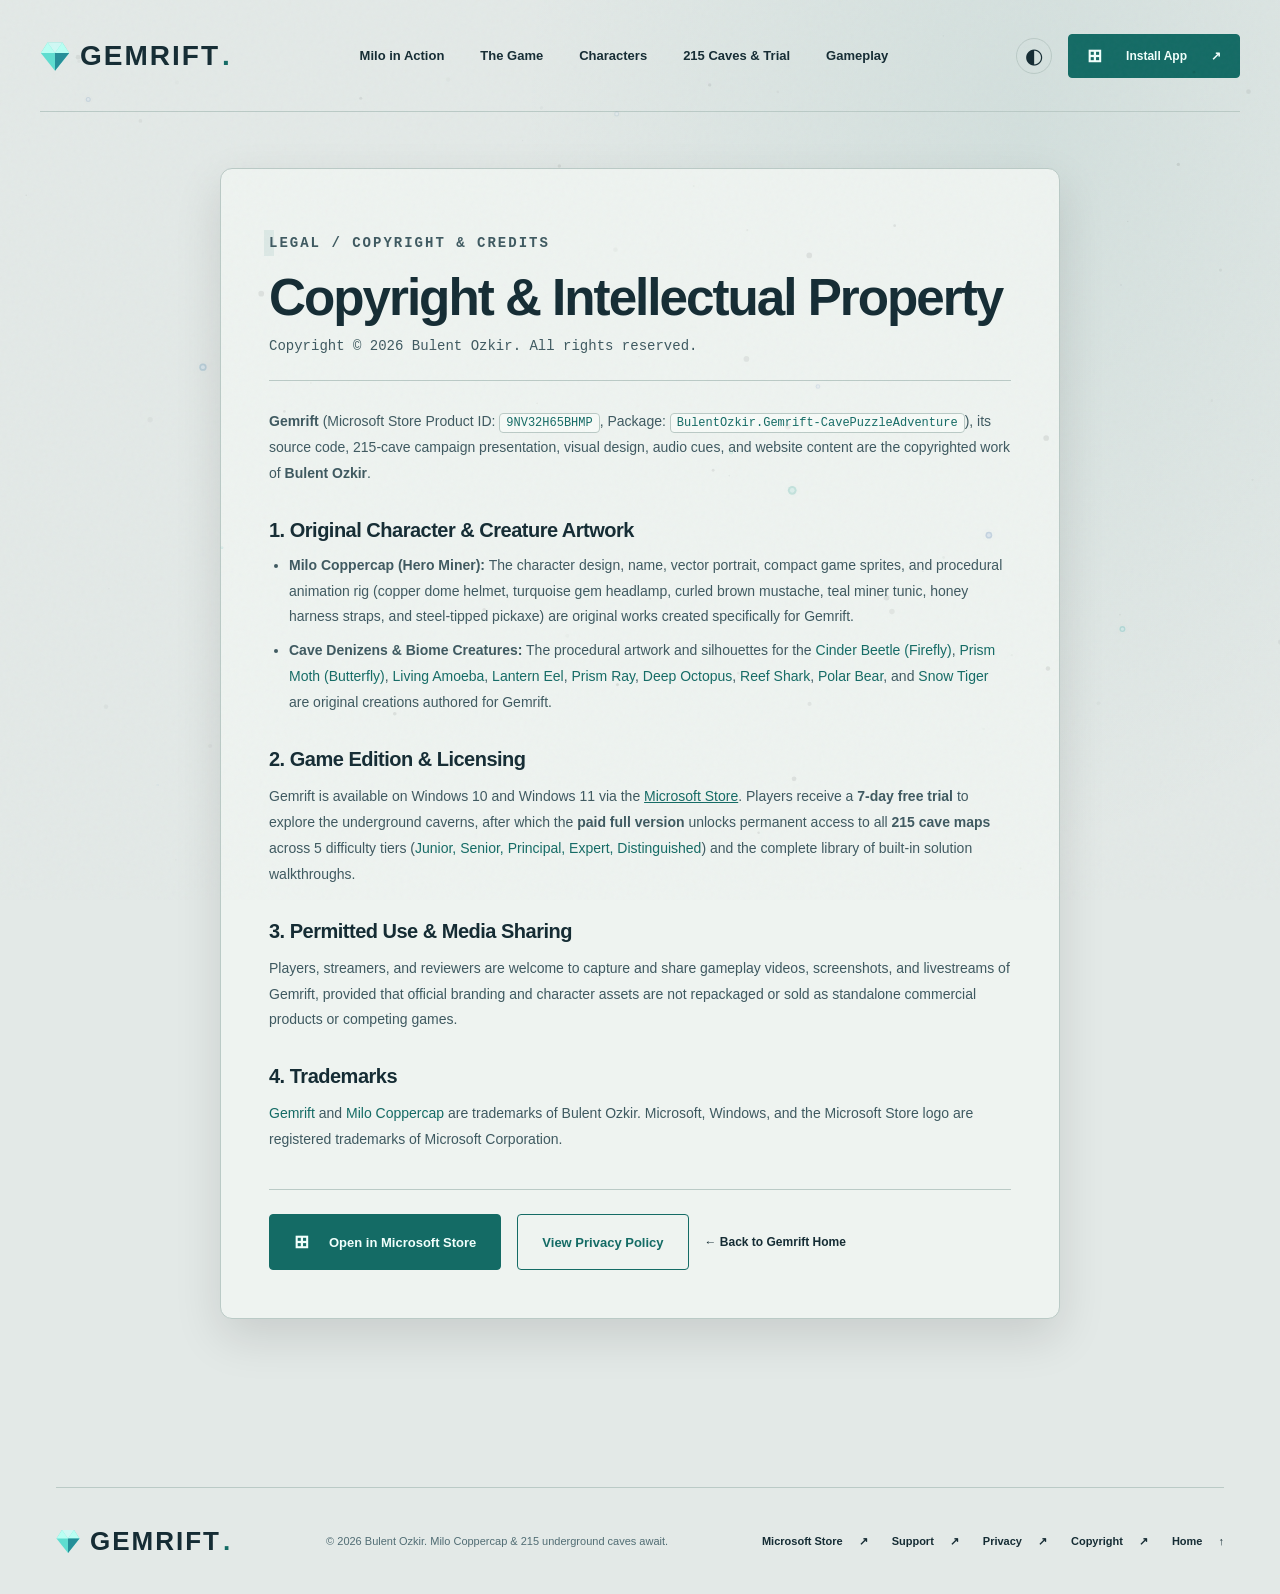
==== copyright.html @ fca3c46e "support" ====
<!DOCTYPE html>
<html lang="en">
<head>
  <meta charset="UTF-8">
  <meta name="viewport" content="width=device-width, initial-scale=1">
  <meta name="description" content="Gemrift Copyright, Trademarks &amp; Credits — original game, Milo Coppercap character artwork, and 215-cave campaign.">
  <meta name="theme-color" content="#0b151c">
  <title>Gemrift — Copyright &amp; Credits</title>
  <link rel="icon" href="assets/gem.svg" type="image/svg+xml">
  <script>
    (() => {
      const param = new URLSearchParams(window.location.search).get("scoutTheme");
      const theme =
        param || (window.matchMedia("(prefers-color-scheme: dark)").matches ? "dark" : "light");
      document.documentElement.setAttribute("data-theme", theme);
    })();
  </script>
  <link rel="stylesheet" href="styles.css">
  <script src="script.js" defer></script>
</head>
<body>
  <a class="skip-link" href="#main">Skip to content</a>
  <header class="site-header">
    <a class="wordmark" href="index.html" aria-label="Gemrift home"><img src="assets/gem.svg" width="30" height="32" alt="">gemrift<span class="wordmark-dot">.</span></a>
    <nav aria-label="Main navigation">
      <a href="index.html#milo-stage">Milo in Action</a>
      <a href="index.html#discover">The Game</a>
      <a href="index.html#characters">Characters</a>
      <a href="index.html#edition">215 Caves &amp; Trial</a>
      <a href="index.html#gameplay">Gameplay</a>
    </nav>
    <div class="header-actions">
      <button class="theme-toggle" type="button" aria-label="Switch color theme" title="Switch color theme"><span aria-hidden="true">◐</span></button>
      <a class="button button-small" href="ms-windows-store://pdp/?productid=9NV32H65BHMP&amp;cid=PCCongratsBnr"><span class="ms-icon" aria-hidden="true">⊞</span> Install App <span aria-hidden="true">↗</span></a>
    </div>
  </header>

  <main id="main" class="legal-page section-width">
    <div class="legal-card">
      <p class="eyebrow"><span class="status-dot"></span> LEGAL / COPYRIGHT &amp; CREDITS</p>
      <h1>Copyright &amp; Intellectual Property</h1>
      <p class="legal-meta">Copyright © 2026 Bulent Ozkir. All rights reserved.</p>

      <p><strong>Gemrift</strong> (Microsoft Store Product ID: <code>9NV32H65BHMP</code>, Package: <code>BulentOzkir.Gemrift-CavePuzzleAdventure</code>), its source code, 215-cave campaign presentation, visual design, audio cues, and website content are the copyrighted work of <strong>Bulent Ozkir</strong>.</p>

      <h2>1. Original Character &amp; Creature Artwork</h2>
      <ul>
        <li><strong>Milo Coppercap (Hero Miner):</strong> The character design, name, vector portrait, compact game sprites, and procedural animation rig (copper dome helmet, turquoise gem headlamp, curled brown mustache, teal miner tunic, honey harness straps, and steel-tipped pickaxe) are original works created specifically for Gemrift.</li>
        <li><strong>Cave Denizens &amp; Biome Creatures:</strong> The procedural artwork and silhouettes for the <em>Cinder Beetle (Firefly)</em>, <em>Prism Moth (Butterfly)</em>, <em>Living Amoeba</em>, <em>Lantern Eel</em>, <em>Prism Ray</em>, <em>Deep Octopus</em>, <em>Reef Shark</em>, <em>Polar Bear</em>, and <em>Snow Tiger</em> are original creations authored for Gemrift.</li>
      </ul>

      <h2>2. Game Edition &amp; Licensing</h2>
      <p>Gemrift is available on Windows 10 and Windows 11 via the <a href="ms-windows-store://pdp/?productid=9NV32H65BHMP&amp;cid=PCCongratsBnr">Microsoft Store</a>. Players receive a <strong>7-day free trial</strong> to explore the underground caverns, after which the <strong>paid full version</strong> unlocks permanent access to all <strong>215 cave maps</strong> across 5 difficulty tiers (<em>Junior, Senior, Principal, Expert, Distinguished</em>) and the complete library of built-in solution walkthroughs.</p>

      <h2>3. Permitted Use &amp; Media Sharing</h2>
      <p>Players, streamers, and reviewers are welcome to capture and share gameplay videos, screenshots, and livestreams of Gemrift, provided that official branding and character assets are not repackaged or sold as standalone commercial products or competing games.</p>

      <h2>4. Trademarks</h2>
      <p><em>Gemrift</em> and <em>Milo Coppercap</em> are trademarks of Bulent Ozkir. Microsoft, Windows, and the Microsoft Store logo are registered trademarks of Microsoft Corporation.</p>

      <div class="legal-actions">
        <a class="button" href="ms-windows-store://pdp/?productid=9NV32H65BHMP&amp;cid=PCCongratsBnr"><span class="ms-icon" aria-hidden="true">⊞</span> Open in Microsoft Store</a>
        <a class="button button-outline" href="privacy.html">View Privacy Policy</a>
        <a class="text-link" href="index.html">← Back to Gemrift Home</a>
      </div>
    </div>
  </main>

  <footer class="site-footer section-width">
    <a class="wordmark" href="index.html" aria-label="Gemrift home"><img src="assets/gem.svg" width="24" height="26" alt="">gemrift<span class="wordmark-dot">.</span></a>
    <p>© 2026 Bulent Ozkir. Milo Coppercap &amp; 215 underground caves await.</p>
    <div class="footer-links">
      <a class="text-link" href="ms-windows-store://pdp/?productid=9NV32H65BHMP&amp;cid=PCCongratsBnr">Microsoft Store <span aria-hidden="true">↗</span></a>
      <a class="text-link" href="support.html">Support <span aria-hidden="true">↗</span></a>
      <a class="text-link" href="privacy.html">Privacy <span aria-hidden="true">↗</span></a>
      <a class="text-link" href="copyright.html" aria-current="page">Copyright <span aria-hidden="true">↗</span></a>
      <a class="text-link" href="index.html">Home <span aria-hidden="true">↑</span></a>
    </div>
  </footer>
  <canvas id="particle-canvas" aria-hidden="true"></canvas>
</body>
</html>
---- styles.css ----
:root {
  color-scheme: light;
  --cp-bg: #e3e9e7;
  --cp-bg-elevated: #eef3f0;
  --cp-surface: #f6faf7;
  --cp-surface-soft: #d5dfdc;
  --cp-border: #bacac6;
  --cp-border-strong: #718b8b;
  --cp-text: #152c34;
  --cp-text-muted: #3e5960;
  --cp-text-soft: #516d74;
  --cp-accent: #146b65;
  --cp-accent-hover: #0d554f;
  --cp-accent-soft: rgba(20, 107, 101, 0.08);
  --cp-accent-fg: #f1fffc;
  --cp-success: #16a34a;
  --cp-danger: #dc2626;
  --cp-warning: #f59e0b;
  --cp-link: #0078d4;
  --cp-shadow: 0 18px 48px rgba(0, 0, 0, 0.12);
  --cp-overlay: rgba(255, 255, 255, 0.8);
  --cp-panel: rgba(255, 255, 255, 0.86);
  --cp-panel-strong: rgba(255, 255, 255, 0.96);
  --cp-sheen: rgba(255, 255, 255, 0.55);
  --cp-highlight: rgba(20, 107, 101, 0.12);
}
html[data-theme="dark"] {
  color-scheme: dark;
  --cp-bg: #0b151c;
  --cp-bg-elevated: #101f29;
  --cp-surface: #172c36;
  --cp-surface-soft: #1b3440;
  --cp-border: #2b4552;
  --cp-border-strong: #4e6b79;
  --cp-text: #e1eee9;
  --cp-text-muted: #a4b9bd;
  --cp-text-soft: #91aeb6;
  --cp-accent: #6de6cf;
  --cp-accent-hover: #a0f4dd;
  --cp-accent-soft: rgba(109, 230, 207, 0.08);
  --cp-accent-fg: #0b2527;
  --cp-success: #4ade80;
  --cp-danger: #f87171;
  --cp-warning: #fbbf24;
  --cp-link: #4da6ff;
  --cp-shadow: 0 18px 48px rgba(0, 0, 0, 0.32);
  --cp-overlay: rgba(5, 15, 22, 0.9);
  --cp-panel: rgba(16, 31, 41, 0.85);
  --cp-panel-strong: rgba(16, 31, 41, 0.96);
  --cp-sheen: rgba(255, 255, 255, 0.04);
  --cp-highlight: rgba(109, 230, 207, 0.16);
}
* { box-sizing: border-box; }
html { scroll-behavior: smooth; scroll-padding-top: 32px; }
body { margin: 0; background: radial-gradient(ellipse at 80% 8%, var(--cp-accent-soft), transparent 35%), var(--cp-bg); color: var(--cp-text); font-family: "Segoe UI", Aptos, Calibri, -apple-system, BlinkMacSystemFont, sans-serif; -webkit-font-smoothing: antialiased; position: relative; }
body::before { content: ""; position: fixed; inset: 0; background-image: url("data:image/svg+xml,%3Csvg viewBox='0 0 256 256' xmlns='http://www.w3.org/2000/svg'%3E%3Cfilter id='n'%3E%3CfeTurbulence type='fractalNoise' baseFrequency='.85' numOctaves='4' stitchTiles='stitch'/%3E%3C/filter%3E%3Crect width='100%25' height='100%25' filter='url(%23n)'/%3E%3C/svg%3E"); opacity: .03; pointer-events: none; z-index: 0; }
button, a { -webkit-tap-highlight-color: var(--cp-highlight); }
button { font: inherit; cursor: pointer; }
a { color: inherit; text-decoration: none; }
button, input { color: inherit; }
img { max-width: 100%; display: block; }
button:focus-visible, a:focus-visible, video:focus-visible { outline: 3px solid var(--cp-accent); outline-offset: 6px; }
::selection { background: var(--cp-highlight); }
.section-width { width: min(1200px, calc(100% - 112px)); margin-inline: auto; }
.site-header { width: min(1328px, calc(100% - 80px)); height: 112px; margin: auto; display: flex; align-items: center; justify-content: space-between; gap: 24px; border-bottom: 1px solid var(--cp-border); }
.wordmark { display: inline-flex; align-items: center; gap: 10px; font-size: 28px; font-weight: 850; letter-spacing: 2px; text-transform: uppercase; }
.wordmark-dot { color: var(--cp-accent); margin-left: -8px; }
nav { display: flex; gap: 36px; font-size: 13px; font-weight: 600; }
nav a { padding-block: 12px; transition: color .2s; }
nav a:hover, .text-link:hover { color: var(--cp-accent); }
.header-actions { display: flex; align-items: center; gap: 16px; }
.theme-toggle { border: 1px solid var(--cp-border); background: none; border-radius: 50%; width: 36px; height: 36px; font-size: 21px; }
.button { display: inline-flex; align-items: center; justify-content: center; gap: 20px; min-height: 56px; border: 1px solid var(--cp-accent); border-radius: 4px; background: var(--cp-accent); color: var(--cp-accent-fg); padding: 16px 24px; font-size: 13px; font-weight: 750; transition: background .2s, transform .2s; }
.button:hover { background: var(--cp-accent-hover); transform: translateY(-2px); }
.button-small { min-height: 42px; padding: 10px 18px; font-size: 12px; gap: 24px; }
.hero { min-height: 680px; display: grid; grid-template-columns: .9fr 1.1fr; align-items: center; gap: 40px; padding-block: 64px 80px; animation: heroFadeIn 1s ease-out; }
@keyframes heroFadeIn { from { opacity: 0; transform: translateY(20px); } to { opacity: 1; transform: translateY(0); } }
.eyebrow { font-family: Consolas, "Courier New", monospace; font-size: 10px; font-weight: 750; letter-spacing: 2px; line-height: 1.7; }
.hero .eyebrow { display: flex; gap: 10px; align-items: center; margin-bottom: 28px; }
.status-dot { background: var(--cp-accent); width: 7px; height: 7px; border-radius: 50%; box-shadow: 0 0 0 5px var(--cp-accent-soft); }
h1 { font-size: clamp(56px, 5.6vw, 80px); font-weight: 850; line-height: 1.04; letter-spacing: -3px; margin: 0 0 28px; }
em { color: var(--cp-accent); font-style: normal; }
.hero-description { font-size: 15px; color: var(--cp-text-muted); line-height: 1.85; }
.hero-actions { display: flex; gap: 28px; align-items: center; margin-top: 32px; }
.play-icon { font-size: 10px; }
.text-link { display: inline-flex; align-items: center; gap: 16px; font-size: 12px; font-weight: 600; transition: color .2s; }
.hero-footnote { display: flex; align-items: center; gap: 10px; margin-top: 36px; font-size: 11px; color: var(--cp-text-soft); }
.tiny-gem { color: var(--cp-accent); font-size: 18px; }
.hero-art { min-width: 0; background: var(--cp-bg-elevated); border: 1px solid var(--cp-border-strong); border-radius: 6px; box-shadow: 12px 12px 0 var(--cp-accent-soft); overflow: hidden; transition: box-shadow .4s, transform .4s; }
.hero-art:hover { box-shadow: 12px 12px 0 var(--cp-accent), 0 0 40px var(--cp-accent-soft); transform: translateY(-4px); }
.cave-hero { width: 100%; height: auto; image-rendering: auto; }
.cave-frame-heading, .cave-frame-footer { display: flex; align-items: center; gap: 12px; padding: 20px; font-family: Consolas, "Courier New", monospace; font-size: 10px; letter-spacing: 1px; }
.cave-frame-heading > span:last-child { margin-left: auto; color: var(--cp-text-soft); }
.cave-frame-footer { justify-content: space-between; border-top: 1px solid var(--cp-border); flex-wrap: wrap; }
.cave-frame-footer > span { display: flex; gap: 10px; align-items: center; }
.cave-frame-footer button { background: none; color: var(--cp-accent); border: 0; font: inherit; padding: 8px 0; transition: text-shadow .3s; }
.cave-frame-footer button:hover { text-shadow: 0 0 12px var(--cp-accent); }
.ticker { border-block: 1px solid var(--cp-border); overflow: hidden; }
.ticker-inner { min-height: 72px; display: flex; justify-content: space-between; gap: 24px; align-items: center; font-size: 9px; font-weight: 700; letter-spacing: 1.8px; animation: tickerScroll 30s linear infinite; }
@keyframes tickerScroll { 0% { transform: translateX(0); } 100% { transform: translateX(-50%); } }
.ticker-inner:hover { animation-play-state: paused; }
.ticker b { font-size: 21px; color: var(--cp-accent); }
.section-padding { padding-block: 108px; }
.section-heading { display: flex; justify-content: space-between; align-items: end; gap: 32px; margin-bottom: 48px; }
.section-heading .eyebrow, .character-copy .eyebrow { margin: 0 0 20px; color: var(--cp-text-soft); }
h2 { font-size: clamp(36px, 4vw, 54px); line-height: 1.1; letter-spacing: -2.4px; margin: 0; font-weight: 740; }
.section-heading > p { font-size: 13px; line-height: 1.9; color: var(--cp-text-muted); margin: 0 0 3px; }
.feature-grid { display: grid; grid-template-columns: repeat(3, 1fr); gap: 20px; }
.feature-card { position: relative; padding: 32px; border: 1px solid var(--cp-border); border-top: 3px solid var(--cp-border-strong); background: var(--cp-bg-elevated); border-radius: 4px; transition: transform .3s, box-shadow .3s, border-color .3s; }
.feature-card:hover { transform: translateY(-6px); box-shadow: 0 12px 32px rgba(0,0,0,.15); border-top-color: var(--cp-accent); }
.feature-number { position: absolute; right: 24px; top: 24px; font-size: 10px; color: var(--cp-text-soft); }
.feature-icon { color: var(--cp-accent); font-size: 36px; width: 52px; height: 56px; display: grid; place-items: center; background: var(--cp-accent-soft); border-radius: .625rem; margin-bottom: 28px; transition: background .3s, box-shadow .3s; }
.feature-card:hover .feature-icon { background: var(--cp-accent); color: var(--cp-accent-fg); box-shadow: 0 0 20px var(--cp-accent-soft); }
h3 { font-size: 20px; letter-spacing: -.6px; margin: 0 0 14px; }
.feature-card p { font-size: 13px; color: var(--cp-text-muted); line-height: 1.85; margin: 0 0 28px; }
.feature-tag { font-size: 8px; font-weight: 700; letter-spacing: 1.3px; color: var(--cp-accent); }
.character-section { padding-block: 72px; background: var(--cp-bg-elevated); border-block: 1px solid var(--cp-border); }
.character-layout { display: grid; grid-template-columns: 1fr 1fr; gap: 64px; align-items: center; }
.character-portrait { background: var(--cp-surface); border: 1px solid var(--cp-border); border-radius: 4px; overflow: hidden; transition: box-shadow .4s; }
.character-portrait:hover { box-shadow: 0 0 0 2px var(--cp-accent-soft), 0 0 30px var(--cp-accent-soft); }
.character-portrait > img { width: 100%; height: auto; }
.portrait-index { display: block; padding: 20px; font-family: Consolas, "Courier New", monospace; font-size: 10px; letter-spacing: 1.5px; color: var(--cp-accent); }
.sprite-detail { display: flex; align-items: center; gap: 24px; padding: 20px 32px; border-top: 1px solid var(--cp-border); }
.sprite-detail img { width: 78px; height: 114px; image-rendering: pixelated; border: 1px solid var(--cp-border-strong); }
.sprite-detail span { font-family: Consolas, "Courier New", monospace; font-size: 11px; line-height: 1.8; letter-spacing: 2px; color: var(--cp-text-muted); }
.character-copy h2 { margin-bottom: 28px; }
.character-copy > p:not(.eyebrow) { font-size: 14px; line-height: 1.9; color: var(--cp-text-muted); max-width: 370px; }
.character-traits { display: flex; flex-wrap: wrap; gap: 8px; margin-top: 24px; }
.character-traits span { border: 1px solid var(--cp-border); border-radius: .625rem; padding: 8px 10px; font-size: 9px; font-weight: 600; }
.character-copy .artwork-note { font-size: 10px !important; margin-top: 20px; }
.gameplay-grid { display: grid; grid-template-columns: 1.6fr 1fr; gap: 24px; }
.gameplay-main { position: relative; padding: 0; overflow: hidden; border: 0; border-radius: 16px; background: var(--cp-surface); min-height: 460px; transition: box-shadow .4s; }
.gameplay-main:hover { box-shadow: 0 0 0 2px var(--cp-accent-soft), 0 0 40px var(--cp-accent-soft); }
.gameplay-main > img { width: 100%; height: 100%; position: absolute; inset: 0; object-fit: cover; transition: transform .6s, filter .4s; }
.gameplay-main:hover > img { transform: scale(1.035); filter: brightness(1.08); }
.media-topline, .media-bottom { position: absolute; left: 28px; right: 28px; display: flex; justify-content: space-between; align-items: center; color: var(--cp-text); background: var(--cp-panel-strong); border: 1px solid var(--cp-border-strong); border-radius: 4px; padding: 12px 16px; }
.media-topline { top: 24px; font-size: 8px; letter-spacing: 1.5px; }
.media-bottom { bottom: 24px; text-align: left; }
.media-bottom strong { display: block; font-size: 18px; letter-spacing: -.4px; }
.media-bottom span span { display: block; font-size: 10px; margin-top: 6px; }
.media-arrow { font-size: 28px; }
.big-play { position: absolute; left: 50%; top: 47%; transform: translate(-50%, -50%); display: grid; place-items: center; width: 72px; height: 72px; border: 1px solid var(--cp-border); border-radius: 50%; background: var(--cp-panel-strong); color: var(--cp-accent); font-size: 20px; padding-left: 4px; transition: background .3s, box-shadow .3s, transform .3s; }
.gameplay-main:hover .big-play { background: var(--cp-accent); color: var(--cp-accent-fg); box-shadow: 0 0 30px var(--cp-accent); transform: translate(-50%, -50%) scale(1.1); }
.gameplay-side { display: grid; gap: 24px; }
.gameplay-side figure { margin: 0; border-radius: 16px; overflow: hidden; border: 1px solid var(--cp-border); background: var(--cp-bg-elevated); transition: transform .3s, box-shadow .3s; }
.gameplay-side figure:hover { transform: translateY(-4px); box-shadow: 0 8px 24px rgba(0,0,0,.12); }
.gameplay-side img { width: 100%; height: 180px; object-fit: cover; transition: transform .5s; }
.gameplay-side figure:hover img { transform: scale(1.05); }
figcaption { display: flex; justify-content: space-between; padding: 14px 18px; font-size: 10px; font-weight: 600; }
figcaption span + span { color: var(--cp-text-soft); font-size: 9px; }
.closing { text-align: center; border: 1px solid var(--cp-border); border-radius: 16px; padding: 64px 24px; background: var(--cp-accent-soft); position: relative; overflow: hidden; }
.closing-gem-bg { position: absolute; inset: 0; background: radial-gradient(ellipse at 50% 100%, var(--cp-accent-soft), transparent 60%); opacity: .5; pointer-events: none; }
.closing > img { margin: 0 auto 24px; animation: gemPulse 3s ease-in-out infinite; }
@keyframes gemPulse { 0%, 100% { transform: scale(1) rotate(0deg); filter: drop-shadow(0 0 4px var(--cp-accent)); } 50% { transform: scale(1.08) rotate(4deg); filter: drop-shadow(0 0 16px var(--cp-accent)); } }
.closing .eyebrow { margin-bottom: 20px; font-size: 9px; }
.closing h2 { font-size: clamp(44px, 5vw, 68px); letter-spacing: -3px; }
.closing > p:not(.eyebrow) { color: var(--cp-text-muted); font-size: 13px; margin: 24px 0 28px; }
.closing-actions { display: flex; gap: 16px; justify-content: center; flex-wrap: wrap; margin-top: 28px; }
.button-outline { background: transparent; color: var(--cp-accent); border-color: var(--cp-accent); }
.button-outline:hover { background: var(--cp-accent-soft); color: var(--cp-accent-hover); }
.ms-icon { font-size: 18px; }
.release-note { display: block; font-size: 10px; margin-top: 20px; color: var(--cp-text-soft); }
.site-footer { display: flex; align-items: center; justify-content: space-between; gap: 24px; margin-top: 80px; padding-block: 36px; border-top: 1px solid var(--cp-border); }
.site-footer .wordmark { font-size: 26px; }
.site-footer > p { font-size: 11px; color: var(--cp-text-soft); }
.footer-links { display: flex; gap: 24px; align-items: center; }
.footer-links .text-link { font-size: 11px; }
dialog { max-width: 880px; width: calc(100% - 32px); border: 1px solid var(--cp-border); border-radius: 16px; padding: 24px; background: var(--cp-bg-elevated); color: var(--cp-text); box-shadow: var(--cp-shadow); }
dialog::backdrop { background: var(--cp-overlay); backdrop-filter: blur(6px); }
.dialog-heading { display: flex; gap: 16px; align-items: center; justify-content: space-between; margin-bottom: 20px; }
.dialog-heading h2 { font-size: 22px; letter-spacing: -.6px; }
.close-dialog { background: var(--cp-surface-soft); border: 1px solid var(--cp-border); border-radius: .625rem; font-size: 28px; width: 40px; height: 40px; flex-shrink: 0; }
dialog video { display: block; width: 100%; max-height: 65vh; background: var(--cp-surface); border-radius: .625rem; }
dialog p { margin-bottom: 0; font-size: 12px; color: var(--cp-text-muted); }
dialog p a { text-decoration: underline; color: var(--cp-link); }
.skip-link { position: absolute; top: -100px; left: 16px; z-index: 5; background: var(--cp-surface); padding: 16px; border: 2px solid var(--cp-accent); border-radius: .625rem; }
.skip-link:focus { top: 16px; }

/* Scroll-triggered fade-in */
.fade-section { opacity: 0; transform: translateY(30px); transition: opacity .7s ease-out, transform .7s ease-out; }
.fade-section.visible { opacity: 1; transform: translateY(0); }

/* Particle canvas */
#particle-canvas { position: fixed; inset: 0; width: 100%; height: 100%; pointer-events: none; z-index: 9999; }

/* Hero gem sparkles */
.hero-gems { display: inline-block; animation: sparkle 2s ease-in-out infinite; }
@keyframes sparkle { 0%, 100% { opacity: .3; } 50% { opacity: 1; } }

/* Wordmark gem glow */
.wordmark img { transition: filter .3s, transform .3s; }
.wordmark:hover img { filter: drop-shadow(0 0 8px var(--cp-accent)); transform: scale(1.1) rotate(-8deg); }

/* Top-of-page Milo Coppercap Live Cave Playground */
.milo-playground { padding-top: 32px; }
.milo-stage-shell { background: var(--cp-bg-elevated); border: 1px solid var(--cp-border-strong); border-radius: 12px; box-shadow: var(--cp-shadow); overflow: hidden; }
.milo-stage-topbar { display: flex; align-items: center; justify-content: space-between; gap: 20px; padding: 16px 24px; border-bottom: 1px solid var(--cp-border); background: var(--cp-surface); flex-wrap: wrap; }
.milo-stage-identity { display: flex; align-items: center; gap: 16px; }
.milo-mini-avatar { width: 46px; height: 46px; border-radius: 10px; background: var(--cp-accent-soft); border: 1px solid var(--cp-border-strong); padding: 3px; animation: miloAvatarBob 2.2s ease-in-out infinite; }
@keyframes miloAvatarBob { 0%, 100% { transform: translateY(0) rotate(-2deg); } 50% { transform: translateY(-3px) rotate(3deg); } }
.milo-badge-label { display: flex; align-items: center; gap: 8px; font-family: Consolas, "Courier New", monospace; font-size: 10px; font-weight: 700; letter-spacing: 1.6px; color: var(--cp-text-soft); margin-bottom: 4px; }
.milo-stage-heading { font-size: clamp(18px, 2.2vw, 24px); letter-spacing: -.6px; margin: 0; line-height: 1.2; }
.milo-live-telemetry { display: flex; align-items: center; gap: 12px; flex-wrap: wrap; }
.telemetry-pill { display: inline-flex; align-items: center; gap: 6px; padding: 7px 12px; border-radius: 8px; border: 1px solid var(--cp-border); background: var(--cp-bg-elevated); font-family: Consolas, "Courier New", monospace; font-size: 11px; letter-spacing: 1px; color: var(--cp-text-muted); }
.telemetry-pill strong { color: var(--cp-accent); }
.telemetry-gems { border-color: var(--cp-border-strong); background: var(--cp-accent-soft); }
.milo-canvas-wrap { position: relative; width: 100%; background: var(--cp-bg); line-height: 0; }
#milo-canvas { width: 100%; height: 260px; display: block; cursor: pointer; }
.milo-stage-controls { display: flex; align-items: center; justify-content: space-between; gap: 16px; padding: 14px 24px; border-top: 1px solid var(--cp-border); background: var(--cp-surface); flex-wrap: wrap; }
.controls-prompt { font-size: 12px; font-weight: 600; color: var(--cp-text-muted); }
.milo-btn-group { display: flex; gap: 8px; flex-wrap: wrap; }
.milo-action-btn { padding: 8px 14px; border-radius: 8px; border: 1px solid var(--cp-border-strong); background: var(--cp-bg-elevated); color: var(--cp-text); font-size: 12px; font-weight: 700; transition: background .2s, border-color .2s, transform .15s, color .2s; }
.milo-action-btn:hover { border-color: var(--cp-accent); transform: translateY(-1px); }
.milo-action-btn.active { background: var(--cp-accent); color: var(--cp-accent-fg); border-color: var(--cp-accent); }

/* Hero pills */
.hero-pills { display: flex; flex-wrap: wrap; gap: 8px; margin-top: 20px; }
.hero-pill { border: 1px solid var(--cp-border-strong); background: var(--cp-accent-soft); color: var(--cp-accent); border-radius: 8px; padding: 6px 12px; font-size: 11px; font-weight: 700; letter-spacing: .4px; }

/* Expanded Milo Character Showcase & Bestiary */
.milo-portrait-grid { display: grid; grid-template-columns: .9fr 1.25fr; gap: 16px; padding: 0 20px 20px; align-items: stretch; }
.milo-svg-showcase { background: var(--cp-bg-elevated); border: 1px solid var(--cp-border); border-radius: 8px; padding: 12px; display: grid; place-items: center; }
.milo-svg-showcase img { width: 100%; max-width: 260px; height: auto; }
.milo-ingame-showcase { display: flex; flex-direction: column; gap: 12px; }
.milo-ingame-showcase > img { width: 100%; height: auto; border-radius: 8px; border: 1px solid var(--cp-border); }
.milo-poses-strip { background: var(--cp-bg); padding: 6px; }
.sprite-detail img { width: 72px; height: 72px; border-radius: 8px; background: var(--cp-bg-elevated); border: 1px solid var(--cp-border-strong); padding: 4px; }
.sprite-detail img.pixel-sprite { width: 56px; height: 72px; object-fit: contain; image-rendering: pixelated; }
.character-copy h3 { font-size: 32px; margin-bottom: 6px; }
.character-tagline { font-family: Consolas, "Courier New", monospace; font-size: 13px; font-weight: 700; color: var(--cp-accent) !important; margin: 0 0 18px !important; letter-spacing: 1px; }
.character-copy > p:not(.eyebrow) { max-width: 480px; }

.creatures-header { display: flex; justify-content: space-between; align-items: end; gap: 24px; margin: 64px 0 32px; padding-top: 48px; border-top: 1px solid var(--cp-border); }
.creatures-header .eyebrow { color: var(--cp-text-soft); margin: 0 0 12px; }
.creatures-header h3 { font-size: clamp(26px, 3vw, 36px); margin: 0; letter-spacing: -1.2px; }
.creatures-header > p { max-width: 440px; font-size: 13px; line-height: 1.8; color: var(--cp-text-muted); margin: 0; }
.creatures-grid { display: grid; grid-template-columns: repeat(3, 1fr); gap: 20px; }
.creature-card { padding: 24px; background: var(--cp-surface); border: 1px solid var(--cp-border); border-radius: 10px; display: flex; flex-direction: column; justify-content: space-between; transition: transform .25s, border-color .25s, box-shadow .25s; }
.creature-card:hover { transform: translateY(-4px); border-color: var(--cp-accent); box-shadow: var(--cp-shadow); }
.creature-card-top { display: flex; align-items: center; justify-content: space-between; gap: 12px; margin-bottom: 16px; }
.creature-art { width: 76px; height: 76px; border-radius: 12px; background: var(--cp-bg-elevated); border: 1px solid var(--cp-border); display: grid; place-items: center; transition: transform .3s; }
.creature-card:hover .creature-art { transform: scale(1.07) rotate(-3deg); }
.creature-badge { font-family: Consolas, "Courier New", monospace; font-size: 9px; font-weight: 700; letter-spacing: 1.2px; padding: 5px 9px; border-radius: 6px; background: var(--cp-accent-soft); color: var(--cp-accent); border: 1px solid var(--cp-border); }
.creature-card h4 { font-size: 18px; margin: 0 0 10px; letter-spacing: -.4px; }
.creature-card h4 span { font-size: 13px; font-weight: 500; color: var(--cp-text-soft); }
.creature-card p { font-size: 13px; line-height: 1.75; color: var(--cp-text-muted); margin: 0 0 18px; }
.creature-rule { font-family: Consolas, "Courier New", monospace; font-size: 10px; font-weight: 700; color: var(--cp-accent); padding-top: 12px; border-top: 1px solid var(--cp-border); }

/* Edition & 7-Day Trial / 215 Caves Section */
.edition-grid { display: grid; grid-template-columns: 1fr 1.15fr; gap: 24px; align-items: stretch; }
.edition-card { padding: 36px; border-radius: 12px; border: 1px solid var(--cp-border); background: var(--cp-bg-elevated); display: flex; flex-direction: column; justify-content: space-between; }
.edition-full { border: 2px solid var(--cp-accent); background: var(--cp-surface); box-shadow: var(--cp-shadow); }
.edition-pill { align-self: flex-start; font-family: Consolas, "Courier New", monospace; font-size: 10px; font-weight: 750; letter-spacing: 1.4px; padding: 6px 12px; border-radius: 6px; border: 1px solid var(--cp-border-strong); background: var(--cp-surface-soft); color: var(--cp-text); margin-bottom: 18px; }
.edition-pill-accent { background: var(--cp-accent); color: var(--cp-accent-fg); border-color: var(--cp-accent); }
.edition-card h3 { font-size: 28px; margin: 0 0 12px; letter-spacing: -.8px; }
.edition-lead { font-size: 14px; line-height: 1.8; color: var(--cp-text-muted); margin: 0 0 20px; }
.edition-list { margin: 0 0 28px; padding-left: 20px; display: grid; gap: 10px; font-size: 13px; line-height: 1.7; color: var(--cp-text-muted); }
.edition-list strong { color: var(--cp-text); }
.release-note code { font-family: Consolas, "Courier New", monospace; color: var(--cp-accent); }

/* Legal Pages (Privacy & Copyright) */
.legal-page { padding-block: 56px 88px; }
.legal-card { max-width: 840px; margin: 0 auto; padding: 48px; border-radius: 12px; border: 1px solid var(--cp-border); background: var(--cp-bg-elevated); box-shadow: var(--cp-shadow); }
.support-form { display: grid; gap: 18px; margin: 28px 0; }
.support-form label { display: grid; gap: 6px; font-weight: 600; color: var(--cp-text); }
.support-form input, .support-form select, .support-form textarea { font: inherit; padding: 10px 12px; border-radius: 8px; border: 1px solid var(--cp-border-strong); background: var(--cp-surface); color: var(--cp-text); }
.support-form input:focus-visible, .support-form select:focus-visible, .support-form textarea:focus-visible { outline: 2px solid var(--cp-accent); outline-offset: 1px; }
.support-status { min-height: 1.4em; color: var(--cp-accent); margin: 0; }
.legal-card h1 { font-size: clamp(36px, 4vw, 52px); letter-spacing: -2px; margin: 12px 0 10px; }
.legal-meta { font-family: Consolas, "Courier New", monospace; font-size: 11px; color: var(--cp-text-soft); margin: 0 0 28px; padding-bottom: 20px; border-bottom: 1px solid var(--cp-border); }
.legal-card h2 { font-size: 20px; letter-spacing: -.5px; margin: 32px 0 12px; }
.legal-card p, .legal-card li { font-size: 14px; line-height: 1.85; color: var(--cp-text-muted); }
.legal-card ul { padding-left: 20px; margin: 0 0 16px; }
.legal-card li { margin-bottom: 8px; }
.legal-card a:not(.button):not(.text-link) { color: var(--cp-accent); text-decoration: underline; }
.legal-card code { font-family: Consolas, "Courier New", monospace; font-size: 12px; padding: 2px 6px; border-radius: 4px; background: var(--cp-surface); border: 1px solid var(--cp-border); color: var(--cp-accent); }
.legal-actions { display: flex; flex-wrap: wrap; gap: 16px; align-items: center; margin-top: 36px; padding-top: 24px; border-top: 1px solid var(--cp-border); }
@media (min-width: 1600px) { .hero { min-height: 800px; } }
@media (max-width: 1050px) {
  .section-width { width: calc(100% - 64px); }
  .site-header { width: calc(100% - 48px); }
  .hero { min-height: 620px; }
  h1 { font-size: 70px; letter-spacing: -4px; }
  .hero-actions { gap: 16px; flex-wrap: wrap; }
  .character-layout { gap: 48px; }
  .feature-card { padding: 24px; }
  .ticker-inner { font-size: 8px; gap: 12px; letter-spacing: 1px; }
  .ticker-inner > span:last-of-type, .ticker-inner > b:last-child { display: none; }
  .gameplay-grid { grid-template-columns: 1.4fr 1fr; }
  .creatures-grid { grid-template-columns: repeat(2, 1fr); }
  .edition-grid { grid-template-columns: 1fr; }
  .milo-portrait-grid { grid-template-columns: 1fr; }
}
@media (max-width: 720px) {
  .section-width { width: calc(100% - 40px); }
  .site-header { width: calc(100% - 40px); height: 84px; gap: 12px; }
  .wordmark { font-size: 28px; }
  .site-header nav { display: none; }
  .header-actions { gap: 10px; }
  .button-small { padding: 10px 12px; gap: 12px; }
  .milo-stage-topbar, .milo-stage-controls { padding: 14px 16px; }
  #milo-canvas { height: 220px; }
  .creatures-header { display: block; }
  .creatures-header > p { margin-top: 12px; }
  .creatures-grid { grid-template-columns: 1fr; }
  .legal-card { padding: 28px 20px; }
  .hero { grid-template-columns: 1fr; gap: 40px; padding-block: 48px 32px; }
  h1 { font-size: clamp(64px, 12vw, 88px); letter-spacing: -4px; }
  .hero-description { font-size: 14px; }
  .hero .eyebrow { font-size: 9px; margin-bottom: 24px; }
  .hero-footnote { margin-top: 24px; }
  .hero-art { max-width: 560px; width: 100%; justify-self: center; }
  .ticker-inner { min-height: 60px; font-size: 8px; letter-spacing: .6px; }
  .ticker-inner > span:nth-of-type(3), .ticker-inner > b:nth-of-type(3) { display: none; }
  .section-padding { padding-block: 64px; }
  .section-heading { display: block; margin-bottom: 32px; }
  .section-heading > p { margin-top: 24px; }
  h2 { font-size: 42px; letter-spacing: -2px; }
  .feature-grid { grid-template-columns: 1fr; gap: 16px; }
  .feature-card { padding: 28px; }
  .feature-icon { margin-bottom: 20px; }
  .feature-card p { max-width: 420px; }
  .character-section { padding-block: 40px 48px; }
  .character-layout { grid-template-columns: 1fr; gap: 40px; }
  .character-copy > p:not(.eyebrow) { max-width: none; }
  .gameplay-grid { grid-template-columns: 1fr; gap: 16px; }
  .gameplay-main { min-height: 420px; }
  .gameplay-side { grid-template-columns: 1fr 1fr; gap: 12px; }
  .gameplay-side img { height: 150px; }
  figcaption { padding: 12px; font-size: 9px; gap: 8px; }
  figcaption span + span { display: none; }
  .media-topline, .media-bottom { left: 16px; right: 16px; }
  .media-bottom strong { font-size: 16px; }
  .closing { padding: 48px 20px; }
  .closing h2 { font-size: 48px; }
  .site-footer { flex-wrap: wrap; margin-top: 48px; padding-block: 28px; }
  .site-footer > p { order: 3; flex-basis: 100%; margin: 0; }
  .site-footer .text-link { font-size: 10px; }
}
@media (max-width: 380px) {
  .header-actions .button-small { display: none; }
  .desktop-break { display: none; }
  .hero-actions { align-items: start; flex-direction: column; gap: 24px; }
}
@media (prefers-reduced-motion: reduce) {
  html { scroll-behavior: auto; }
  *, *::before, *::after { animation: none !important; transition: none !important; }
}
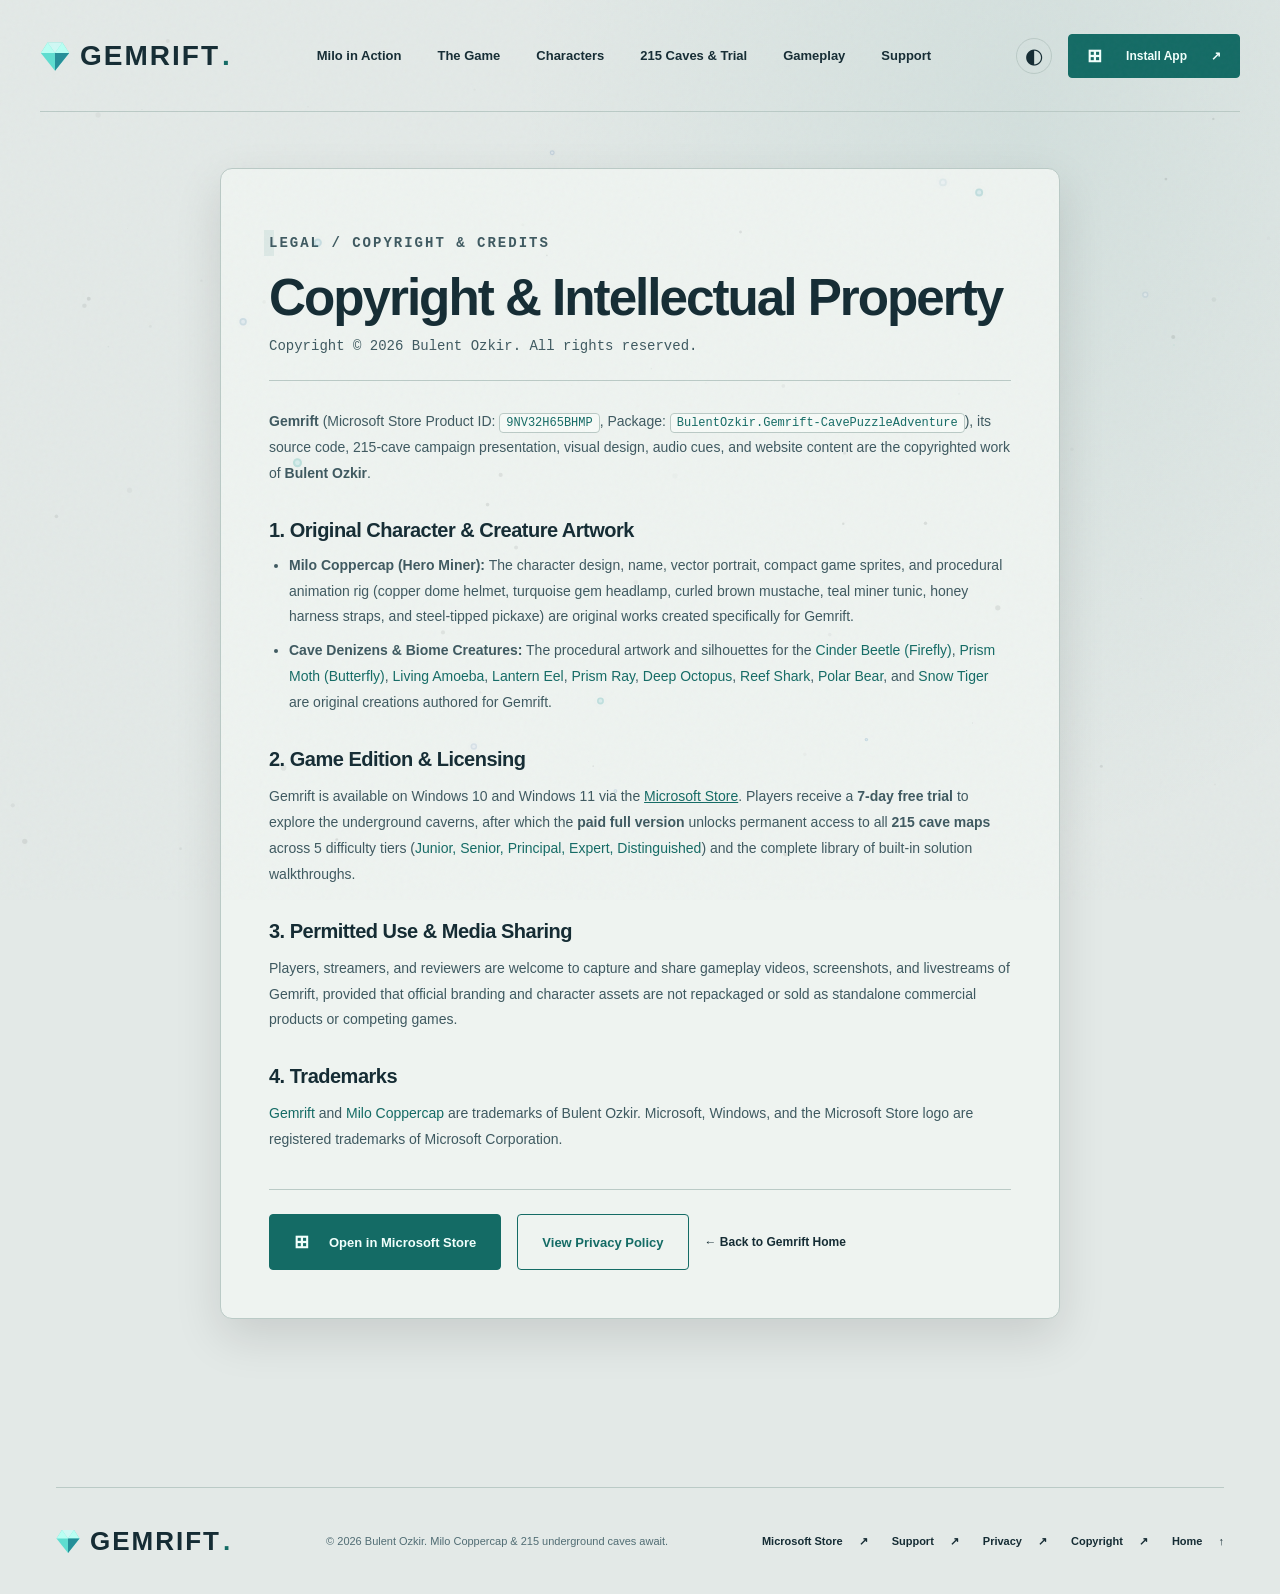
==== commit 2e682536: "support" ====
--- a/copyright.html
+++ b/copyright.html
@@ -28,6 +28,7 @@
       <a href="index.html#characters">Characters</a>
       <a href="index.html#edition">215 Caves &amp; Trial</a>
       <a href="index.html#gameplay">Gameplay</a>
+      <a href="support.html">Support</a>
     </nav>
     <div class="header-actions">
       <button class="theme-toggle" type="button" aria-label="Switch color theme" title="Switch color theme"><span aria-hidden="true">◐</span></button>
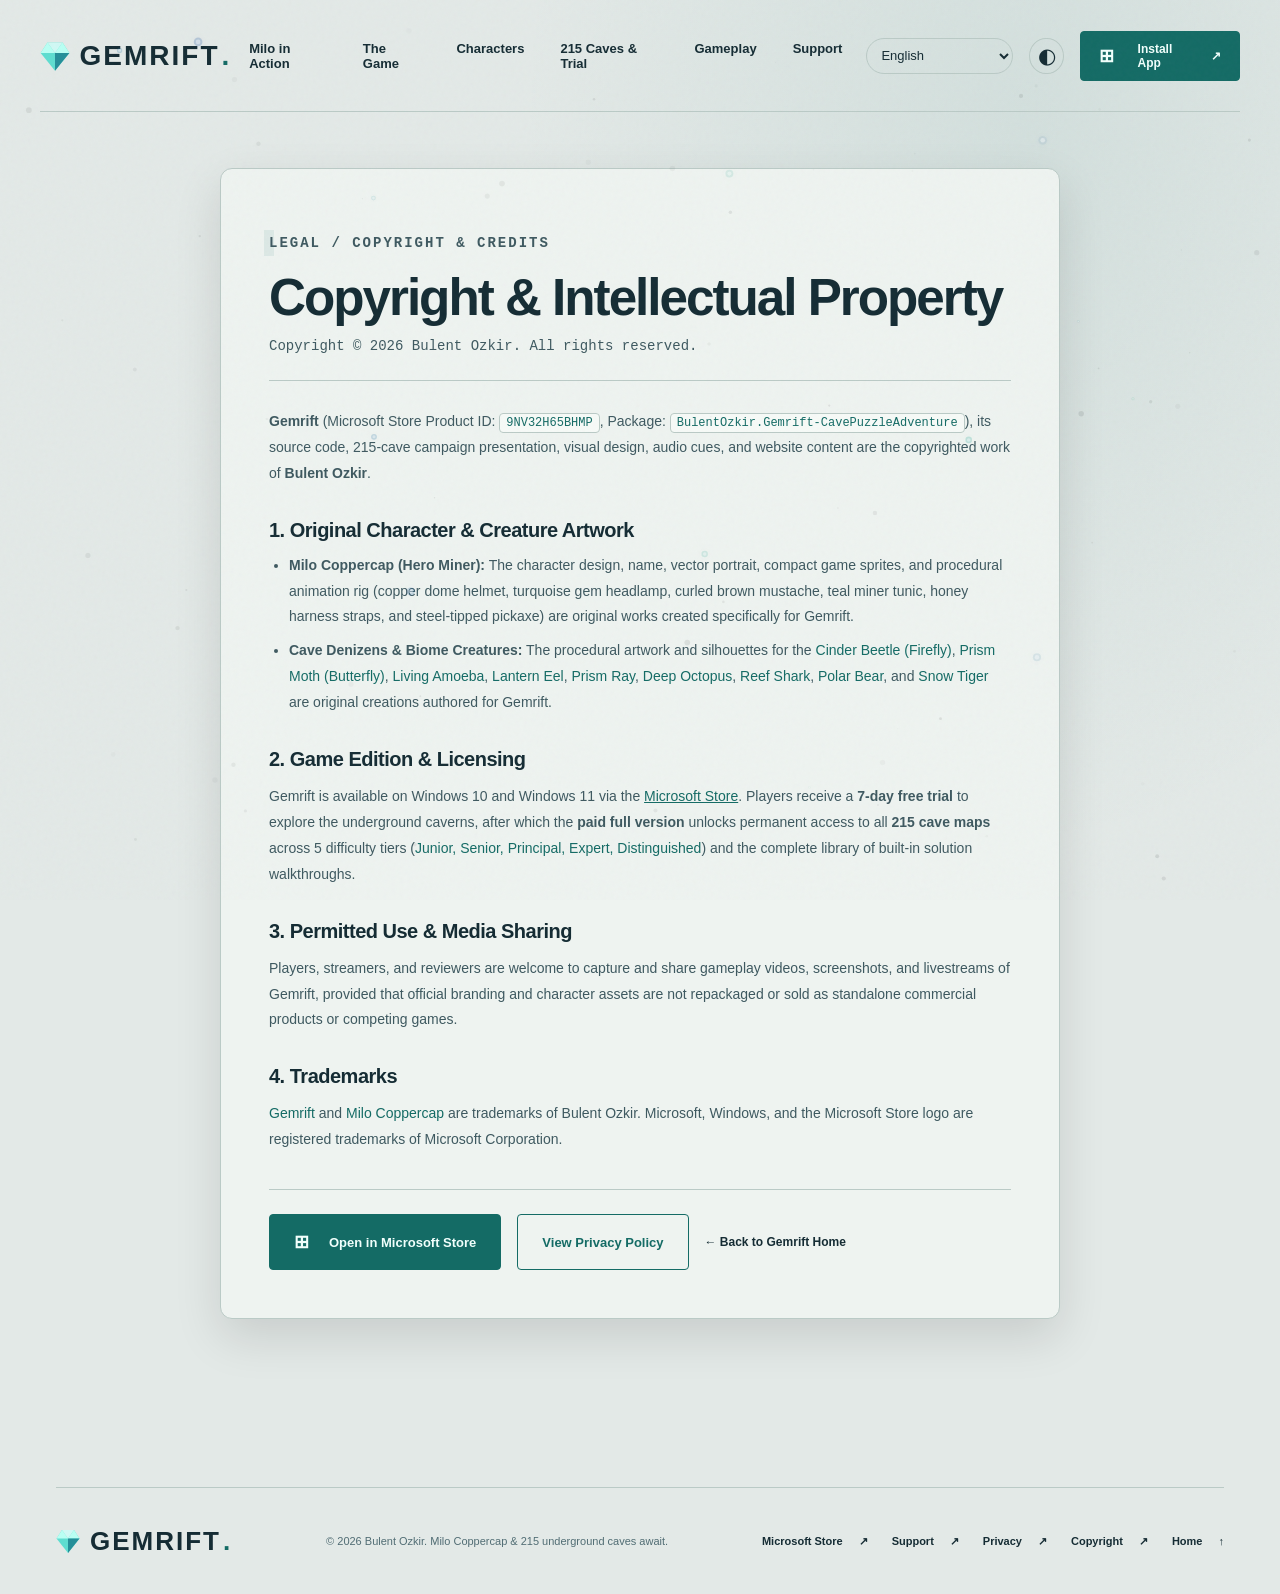
==== commit 6c96cc04: "language" ====
--- a/copyright.html
+++ b/copyright.html
@@ -3,9 +3,9 @@
 <head>
   <meta charset="UTF-8">
   <meta name="viewport" content="width=device-width, initial-scale=1">
-  <meta name="description" content="Gemrift Copyright, Trademarks &amp; Credits — original game, Milo Coppercap character artwork, and 215-cave campaign.">
+  <meta data-i18n-attr="content:k181" name="description" content="Gemrift Copyright, Trademarks &amp; Credits — original game, Milo Coppercap character artwork, and 215-cave campaign.">
   <meta name="theme-color" content="#0b151c">
-  <title>Gemrift — Copyright &amp; Credits</title>
+  <title data-i18n="k182">Gemrift — Copyright &amp; Credits</title>
   <link rel="icon" href="assets/gem.svg" type="image/svg+xml">
   <script>
     (() => {
@@ -16,66 +16,68 @@
     })();
   </script>
   <link rel="stylesheet" href="styles.css">
+  <script src="i18n.js" defer></script>
   <script src="script.js" defer></script>
 </head>
 <body>
-  <a class="skip-link" href="#main">Skip to content</a>
+  <a data-i18n="k024" class="skip-link" href="#main">Skip to content</a>
   <header class="site-header">
-    <a class="wordmark" href="index.html" aria-label="Gemrift home"><img src="assets/gem.svg" width="30" height="32" alt="">gemrift<span class="wordmark-dot">.</span></a>
-    <nav aria-label="Main navigation">
-      <a href="index.html#milo-stage">Milo in Action</a>
-      <a href="index.html#discover">The Game</a>
-      <a href="index.html#characters">Characters</a>
-      <a href="index.html#edition">215 Caves &amp; Trial</a>
-      <a href="index.html#gameplay">Gameplay</a>
-      <a href="support.html">Support</a>
+    <a data-i18n-attr="aria-label:k004" class="wordmark" href="index.html" aria-label="Gemrift home"><img src="assets/gem.svg" width="30" height="32" alt="">gemrift<span class="wordmark-dot">.</span></a>
+    <nav data-i18n-attr="aria-label:k005" aria-label="Main navigation">
+      <a data-i18n="k145" href="index.html#milo-stage">Milo in Action</a>
+      <a data-i18n="k026" href="index.html#discover">The Game</a>
+      <a data-i18n="k027" href="index.html#characters">Characters</a>
+      <a data-i18n="k028" href="index.html#edition">215 Caves &amp; Trial</a>
+      <a data-i18n="k029" href="index.html#gameplay">Gameplay</a>
+      <a data-i18n="k030" href="support.html">Support</a>
     </nav>
     <div class="header-actions">
-      <button class="theme-toggle" type="button" aria-label="Switch color theme" title="Switch color theme"><span aria-hidden="true">◐</span></button>
-      <a class="button button-small" href="ms-windows-store://pdp/?productid=9NV32H65BHMP&amp;cid=PCCongratsBnr"><span class="ms-icon" aria-hidden="true">⊞</span> Install App <span aria-hidden="true">↗</span></a>
+      <select class="lang-select" id="lang-select" aria-label="Language"></select>
+      <button data-i18n-attr="aria-label:k006,title:k006" class="theme-toggle" type="button" aria-label="Switch color theme" title="Switch color theme"><span aria-hidden="true">◐</span></button>
+      <a data-i18n="k031" class="button button-small" href="ms-windows-store://pdp/?productid=9NV32H65BHMP&amp;cid=PCCongratsBnr"><span class="ms-icon" aria-hidden="true">⊞</span> Install App <span aria-hidden="true">↗</span></a>
     </div>
   </header>
 
   <main id="main" class="legal-page section-width">
     <div class="legal-card">
-      <p class="eyebrow"><span class="status-dot"></span> LEGAL / COPYRIGHT &amp; CREDITS</p>
-      <h1>Copyright &amp; Intellectual Property</h1>
-      <p class="legal-meta">Copyright © 2026 Bulent Ozkir. All rights reserved.</p>
+      <p data-i18n="k183" class="eyebrow"><span class="status-dot"></span> LEGAL / COPYRIGHT &amp; CREDITS</p>
+      <h1 data-i18n="k184">Copyright &amp; Intellectual Property</h1>
+      <p data-i18n="k185" class="legal-meta">Copyright © 2026 Bulent Ozkir. All rights reserved.</p>
 
-      <p><strong>Gemrift</strong> (Microsoft Store Product ID: <code>9NV32H65BHMP</code>, Package: <code>BulentOzkir.Gemrift-CavePuzzleAdventure</code>), its source code, 215-cave campaign presentation, visual design, audio cues, and website content are the copyrighted work of <strong>Bulent Ozkir</strong>.</p>
+      <p data-i18n="k186"><strong>Gemrift</strong> (Microsoft Store Product ID: <code>9NV32H65BHMP</code>, Package: <code>BulentOzkir.Gemrift-CavePuzzleAdventure</code>), its source code, 215-cave campaign presentation, visual design, audio cues, and website content are the copyrighted work of <strong>Bulent Ozkir</strong>.</p>
 
-      <h2>1. Original Character &amp; Creature Artwork</h2>
+      <h2 data-i18n="k187">1. Original Character &amp; Creature Artwork</h2>
       <ul>
-        <li><strong>Milo Coppercap (Hero Miner):</strong> The character design, name, vector portrait, compact game sprites, and procedural animation rig (copper dome helmet, turquoise gem headlamp, curled brown mustache, teal miner tunic, honey harness straps, and steel-tipped pickaxe) are original works created specifically for Gemrift.</li>
-        <li><strong>Cave Denizens &amp; Biome Creatures:</strong> The procedural artwork and silhouettes for the <em>Cinder Beetle (Firefly)</em>, <em>Prism Moth (Butterfly)</em>, <em>Living Amoeba</em>, <em>Lantern Eel</em>, <em>Prism Ray</em>, <em>Deep Octopus</em>, <em>Reef Shark</em>, <em>Polar Bear</em>, and <em>Snow Tiger</em> are original creations authored for Gemrift.</li>
+        <li data-i18n="k188"><strong>Milo Coppercap (Hero Miner):</strong> The character design, name, vector portrait, compact game sprites, and procedural animation rig (copper dome helmet, turquoise gem headlamp, curled brown mustache, teal miner tunic, honey harness straps, and steel-tipped pickaxe) are original works created specifically for Gemrift.</li>
+        <li data-i18n="k189"><strong>Cave Denizens &amp; Biome Creatures:</strong> The procedural artwork and silhouettes for the <em>Cinder Beetle (Firefly)</em>, <em>Prism Moth (Butterfly)</em>, <em>Living Amoeba</em>, <em>Lantern Eel</em>, <em>Prism Ray</em>, <em>Deep Octopus</em>, <em>Reef Shark</em>, <em>Polar Bear</em>, and <em>Snow Tiger</em> are original creations authored for Gemrift.</li>
       </ul>
 
-      <h2>2. Game Edition &amp; Licensing</h2>
-      <p>Gemrift is available on Windows 10 and Windows 11 via the <a href="ms-windows-store://pdp/?productid=9NV32H65BHMP&amp;cid=PCCongratsBnr">Microsoft Store</a>. Players receive a <strong>7-day free trial</strong> to explore the underground caverns, after which the <strong>paid full version</strong> unlocks permanent access to all <strong>215 cave maps</strong> across 5 difficulty tiers (<em>Junior, Senior, Principal, Expert, Distinguished</em>) and the complete library of built-in solution walkthroughs.</p>
+      <h2 data-i18n="k190">2. Game Edition &amp; Licensing</h2>
+      <p data-i18n="k191">Gemrift is available on Windows 10 and Windows 11 via the <a href="ms-windows-store://pdp/?productid=9NV32H65BHMP&amp;cid=PCCongratsBnr">Microsoft Store</a>. Players receive a <strong>7-day free trial</strong> to explore the underground caverns, after which the <strong>paid full version</strong> unlocks permanent access to all <strong>215 cave maps</strong> across 5 difficulty tiers (<em>Junior, Senior, Principal, Expert, Distinguished</em>) and the complete library of built-in solution walkthroughs.</p>
 
-      <h2>3. Permitted Use &amp; Media Sharing</h2>
-      <p>Players, streamers, and reviewers are welcome to capture and share gameplay videos, screenshots, and livestreams of Gemrift, provided that official branding and character assets are not repackaged or sold as standalone commercial products or competing games.</p>
+      <h2 data-i18n="k192">3. Permitted Use &amp; Media Sharing</h2>
+      <p data-i18n="k193">Players, streamers, and reviewers are welcome to capture and share gameplay videos, screenshots, and livestreams of Gemrift, provided that official branding and character assets are not repackaged or sold as standalone commercial products or competing games.</p>
 
-      <h2>4. Trademarks</h2>
-      <p><em>Gemrift</em> and <em>Milo Coppercap</em> are trademarks of Bulent Ozkir. Microsoft, Windows, and the Microsoft Store logo are registered trademarks of Microsoft Corporation.</p>
+      <h2 data-i18n="k194">4. Trademarks</h2>
+      <p data-i18n="k195"><em>Gemrift</em> and <em>Milo Coppercap</em> are trademarks of Bulent Ozkir. Microsoft, Windows, and the Microsoft Store logo are registered trademarks of Microsoft Corporation.</p>
 
       <div class="legal-actions">
-        <a class="button" href="ms-windows-store://pdp/?productid=9NV32H65BHMP&amp;cid=PCCongratsBnr"><span class="ms-icon" aria-hidden="true">⊞</span> Open in Microsoft Store</a>
-        <a class="button button-outline" href="privacy.html">View Privacy Policy</a>
-        <a class="text-link" href="index.html">← Back to Gemrift Home</a>
+        <a data-i18n="k179" class="button" href="ms-windows-store://pdp/?productid=9NV32H65BHMP&amp;cid=PCCongratsBnr"><span class="ms-icon" aria-hidden="true">⊞</span> Open in Microsoft Store</a>
+        <a data-i18n="k196" class="button button-outline" href="privacy.html">View Privacy Policy</a>
+        <a data-i18n="k156" class="text-link" href="index.html">← Back to Gemrift Home</a>
       </div>
     </div>
   </main>
 
   <footer class="site-footer section-width">
-    <a class="wordmark" href="index.html" aria-label="Gemrift home"><img src="assets/gem.svg" width="24" height="26" alt="">gemrift<span class="wordmark-dot">.</span></a>
-    <p>© 2026 Bulent Ozkir. Milo Coppercap &amp; 215 underground caves await.</p>
+    <a data-i18n-attr="aria-label:k004" class="wordmark" href="index.html" aria-label="Gemrift home"><img src="assets/gem.svg" width="24" height="26" alt="">gemrift<span class="wordmark-dot">.</span></a>
+    <p data-i18n="k158">© 2026 Bulent Ozkir. Milo Coppercap &amp; 215 underground caves await.</p>
     <div class="footer-links">
-      <a class="text-link" href="ms-windows-store://pdp/?productid=9NV32H65BHMP&amp;cid=PCCongratsBnr">Microsoft Store <span aria-hidden="true">↗</span></a>
-      <a class="text-link" href="support.html">Support <span aria-hidden="true">↗</span></a>
-      <a class="text-link" href="privacy.html">Privacy <span aria-hidden="true">↗</span></a>
-      <a class="text-link" href="copyright.html" aria-current="page">Copyright <span aria-hidden="true">↗</span></a>
-      <a class="text-link" href="index.html">Home <span aria-hidden="true">↑</span></a>
+      <a data-i18n="k133" class="text-link" href="ms-windows-store://pdp/?productid=9NV32H65BHMP&amp;cid=PCCongratsBnr">Microsoft Store <span aria-hidden="true">↗</span></a>
+      <a data-i18n="k134" class="text-link" href="support.html">Support <span aria-hidden="true">↗</span></a>
+      <a data-i18n="k135" class="text-link" href="privacy.html">Privacy <span aria-hidden="true">↗</span></a>
+      <a data-i18n="k136" class="text-link" href="copyright.html" aria-current="page">Copyright <span aria-hidden="true">↗</span></a>
+      <a data-i18n="k159" class="text-link" href="index.html">Home <span aria-hidden="true">↑</span></a>
     </div>
   </footer>
   <canvas id="particle-canvas" aria-hidden="true"></canvas>
--- a/styles.css
+++ b/styles.css
@@ -69,6 +69,10 @@
 nav a { padding-block: 12px; transition: color .2s; }
 nav a:hover, .text-link:hover { color: var(--cp-accent); }
 .header-actions { display: flex; align-items: center; gap: 16px; }
+.lang-select { max-width: 150px; height: 36px; border: 1px solid var(--cp-border); border-radius: 18px; background: transparent; color: inherit; font: inherit; font-size: 13px; padding: 0 10px; }
+.lang-select option { color: #111; background: #fff; }
+[dir="rtl"] body { text-align: start; }
+[dir="rtl"] .site-header, [dir="rtl"] .header-actions { direction: rtl; }
 .theme-toggle { border: 1px solid var(--cp-border); background: none; border-radius: 50%; width: 36px; height: 36px; font-size: 21px; }
 .button { display: inline-flex; align-items: center; justify-content: center; gap: 20px; min-height: 56px; border: 1px solid var(--cp-accent); border-radius: 4px; background: var(--cp-accent); color: var(--cp-accent-fg); padding: 16px 24px; font-size: 13px; font-weight: 750; transition: background .2s, transform .2s; }
 .button:hover { background: var(--cp-accent-hover); transform: translateY(-2px); }
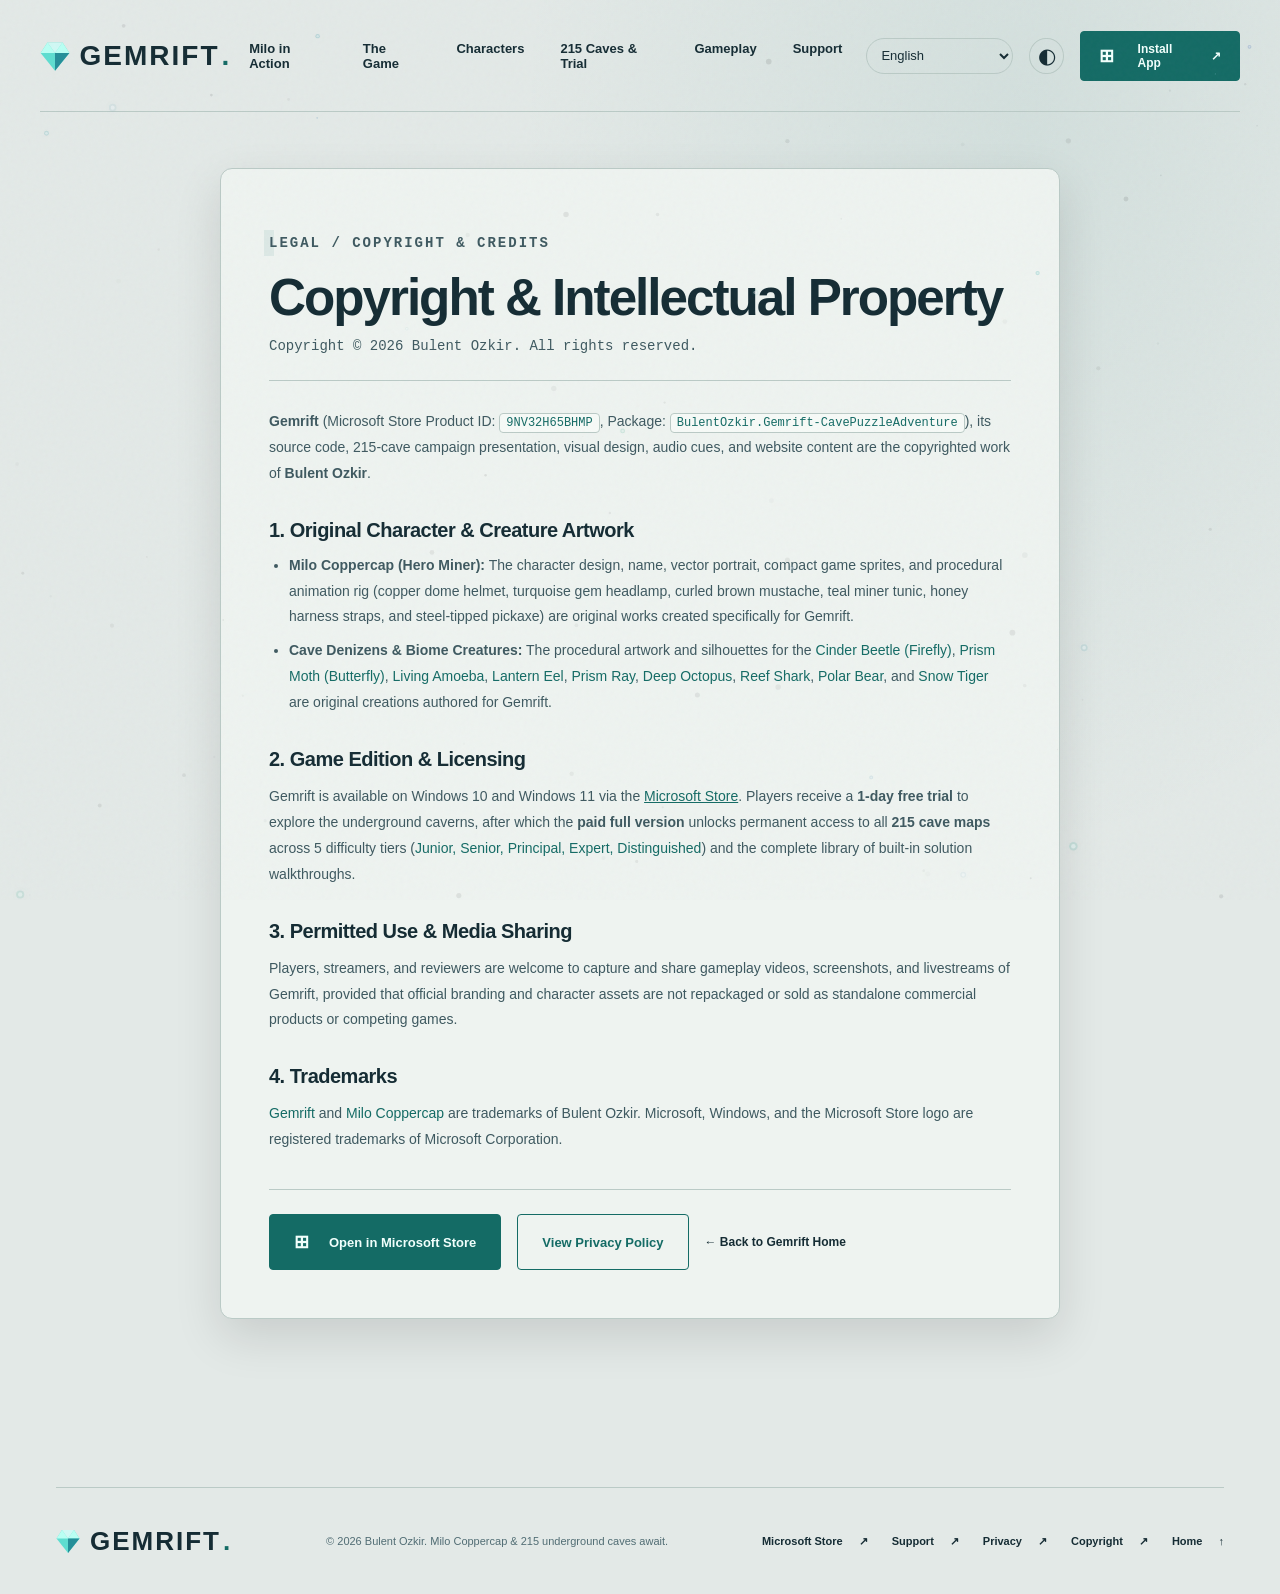
==== commit a5a8117a: "trial" ====
--- a/copyright.html
+++ b/copyright.html
@@ -53,7 +53,7 @@
       </ul>
 
       <h2 data-i18n="k190">2. Game Edition &amp; Licensing</h2>
-      <p data-i18n="k191">Gemrift is available on Windows 10 and Windows 11 via the <a href="ms-windows-store://pdp/?productid=9NV32H65BHMP&amp;cid=PCCongratsBnr">Microsoft Store</a>. Players receive a <strong>7-day free trial</strong> to explore the underground caverns, after which the <strong>paid full version</strong> unlocks permanent access to all <strong>215 cave maps</strong> across 5 difficulty tiers (<em>Junior, Senior, Principal, Expert, Distinguished</em>) and the complete library of built-in solution walkthroughs.</p>
+      <p data-i18n="k191">Gemrift is available on Windows 10 and Windows 11 via the <a href="ms-windows-store://pdp/?productid=9NV32H65BHMP&amp;cid=PCCongratsBnr">Microsoft Store</a>. Players receive a <strong>1-day free trial</strong> to explore the underground caverns, after which the <strong>paid full version</strong> unlocks permanent access to all <strong>215 cave maps</strong> across 5 difficulty tiers (<em>Junior, Senior, Principal, Expert, Distinguished</em>) and the complete library of built-in solution walkthroughs.</p>
 
       <h2 data-i18n="k192">3. Permitted Use &amp; Media Sharing</h2>
       <p data-i18n="k193">Players, streamers, and reviewers are welcome to capture and share gameplay videos, screenshots, and livestreams of Gemrift, provided that official branding and character assets are not repackaged or sold as standalone commercial products or competing games.</p>
--- a/styles.css
+++ b/styles.css
@@ -250,7 +250,7 @@
 .creature-card p { font-size: 13px; line-height: 1.75; color: var(--cp-text-muted); margin: 0 0 18px; }
 .creature-rule { font-family: Consolas, "Courier New", monospace; font-size: 10px; font-weight: 700; color: var(--cp-accent); padding-top: 12px; border-top: 1px solid var(--cp-border); }
 
-/* Edition & 7-Day Trial / 215 Caves Section */
+/* Edition & 1-Day Trial / 215 Caves Section */
 .edition-grid { display: grid; grid-template-columns: 1fr 1.15fr; gap: 24px; align-items: stretch; }
 .edition-card { padding: 36px; border-radius: 12px; border: 1px solid var(--cp-border); background: var(--cp-bg-elevated); display: flex; flex-direction: column; justify-content: space-between; }
 .edition-full { border: 2px solid var(--cp-accent); background: var(--cp-surface); box-shadow: var(--cp-shadow); }
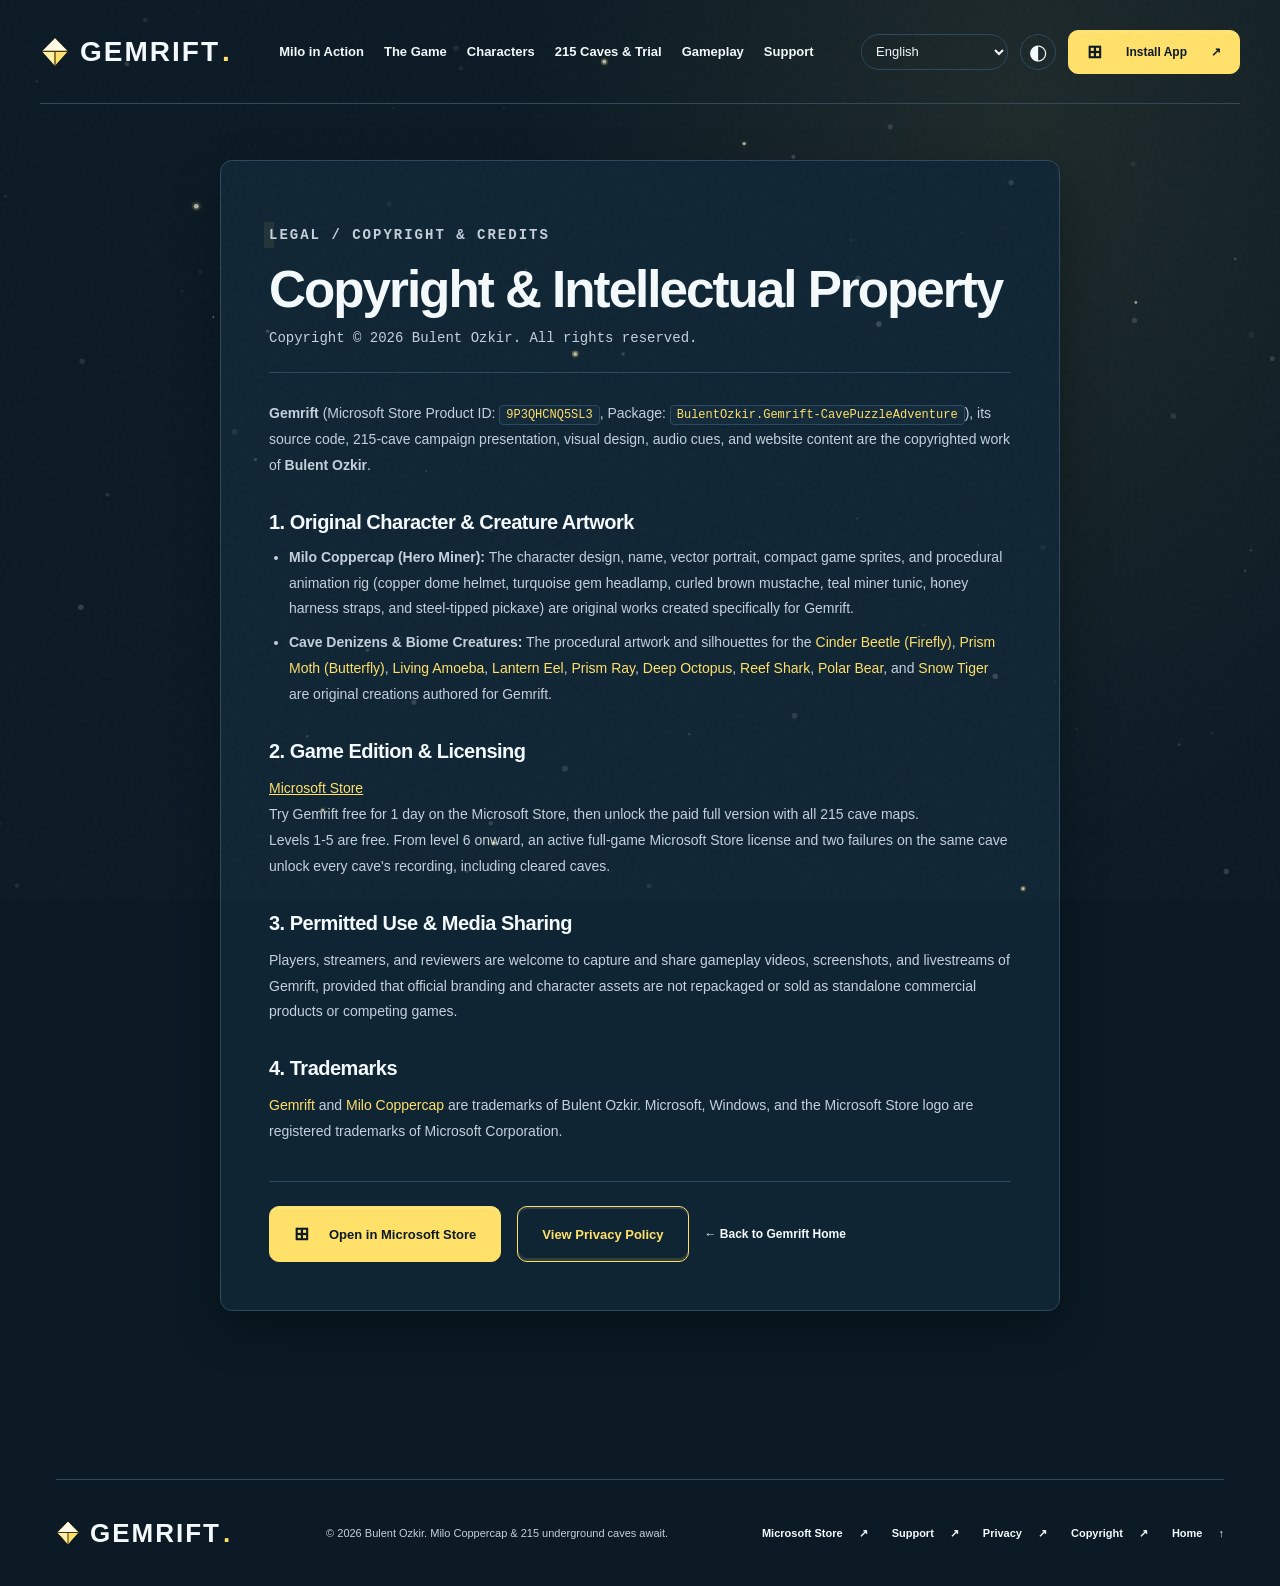
==== commit f00b1141: "okk" ====
--- a/copyright.html
+++ b/copyright.html
@@ -4,14 +4,13 @@
   <meta charset="UTF-8">
   <meta name="viewport" content="width=device-width, initial-scale=1">
   <meta data-i18n-attr="content:k181" name="description" content="Gemrift Copyright, Trademarks &amp; Credits — original game, Milo Coppercap character artwork, and 215-cave campaign.">
-  <meta name="theme-color" content="#0b151c">
+  <meta name="theme-color" content="#0b1a24">
   <title data-i18n="k182">Gemrift — Copyright &amp; Credits</title>
   <link rel="icon" href="assets/gem.svg" type="image/svg+xml">
   <script>
     (() => {
       const param = new URLSearchParams(window.location.search).get("scoutTheme");
-      const theme =
-        param || (window.matchMedia("(prefers-color-scheme: dark)").matches ? "dark" : "light");
+      const theme = param === "light" ? "light" : "dark";
       document.documentElement.setAttribute("data-theme", theme);
     })();
   </script>
@@ -34,7 +33,7 @@
     <div class="header-actions">
       <select class="lang-select" id="lang-select" aria-label="Language"></select>
       <button data-i18n-attr="aria-label:k006,title:k006" class="theme-toggle" type="button" aria-label="Switch color theme" title="Switch color theme"><span aria-hidden="true">◐</span></button>
-      <a data-i18n="k031" class="button button-small" href="ms-windows-store://pdp/?productid=9NV32H65BHMP&amp;cid=PCCongratsBnr"><span class="ms-icon" aria-hidden="true">⊞</span> Install App <span aria-hidden="true">↗</span></a>
+      <a data-i18n="k031" class="button button-small" href="https://apps.microsoft.com/detail/9p3qhcnq5sl3?hl=en-US&amp;gl=US"><span class="ms-icon" aria-hidden="true">⊞</span> Install App <span aria-hidden="true">↗</span></a>
     </div>
   </header>
 
@@ -44,7 +43,7 @@
       <h1 data-i18n="k184">Copyright &amp; Intellectual Property</h1>
       <p data-i18n="k185" class="legal-meta">Copyright © 2026 Bulent Ozkir. All rights reserved.</p>
 
-      <p data-i18n="k186"><strong>Gemrift</strong> (Microsoft Store Product ID: <code>9NV32H65BHMP</code>, Package: <code>BulentOzkir.Gemrift-CavePuzzleAdventure</code>), its source code, 215-cave campaign presentation, visual design, audio cues, and website content are the copyrighted work of <strong>Bulent Ozkir</strong>.</p>
+      <p data-i18n="k186"><strong>Gemrift</strong> (Microsoft Store Product ID: <code>9P3QHCNQ5SL3</code>, Package: <code>BulentOzkir.Gemrift-CavePuzzleAdventure</code>), its source code, 215-cave campaign presentation, visual design, audio cues, and website content are the copyrighted work of <strong>Bulent Ozkir</strong>.</p>
 
       <h2 data-i18n="k187">1. Original Character &amp; Creature Artwork</h2>
       <ul>
@@ -53,7 +52,7 @@
       </ul>
 
       <h2 data-i18n="k190">2. Game Edition &amp; Licensing</h2>
-      <p data-i18n="k191">Gemrift is available on Windows 10 and Windows 11 via the <a href="ms-windows-store://pdp/?productid=9NV32H65BHMP&amp;cid=PCCongratsBnr">Microsoft Store</a>. Players receive a <strong>1-day free trial</strong> to explore the underground caverns, after which the <strong>paid full version</strong> unlocks permanent access to all <strong>215 cave maps</strong> across 5 difficulty tiers (<em>Junior, Senior, Principal, Expert, Distinguished</em>) and the complete library of built-in solution walkthroughs.</p>
+      <p data-i18n="k191"><a href="https://apps.microsoft.com/detail/9p3qhcnq5sl3?hl=en-US&amp;gl=US">Microsoft Store</a><br>Try Gemrift free for 1 day on the Microsoft Store, then unlock the paid full version with all 215 cave maps.<br>Levels 1-5 are free. From level 6 onward, an active full-game Microsoft Store license and two failures on the same cave unlock every cave&#x27;s recording, including cleared caves.</p>
 
       <h2 data-i18n="k192">3. Permitted Use &amp; Media Sharing</h2>
       <p data-i18n="k193">Players, streamers, and reviewers are welcome to capture and share gameplay videos, screenshots, and livestreams of Gemrift, provided that official branding and character assets are not repackaged or sold as standalone commercial products or competing games.</p>
@@ -62,7 +61,7 @@
       <p data-i18n="k195"><em>Gemrift</em> and <em>Milo Coppercap</em> are trademarks of Bulent Ozkir. Microsoft, Windows, and the Microsoft Store logo are registered trademarks of Microsoft Corporation.</p>
 
       <div class="legal-actions">
-        <a data-i18n="k179" class="button" href="ms-windows-store://pdp/?productid=9NV32H65BHMP&amp;cid=PCCongratsBnr"><span class="ms-icon" aria-hidden="true">⊞</span> Open in Microsoft Store</a>
+        <a data-i18n="k179" class="button" href="https://apps.microsoft.com/detail/9p3qhcnq5sl3?hl=en-US&amp;gl=US"><span class="ms-icon" aria-hidden="true">⊞</span> Open in Microsoft Store</a>
         <a data-i18n="k196" class="button button-outline" href="privacy.html">View Privacy Policy</a>
         <a data-i18n="k156" class="text-link" href="index.html">← Back to Gemrift Home</a>
       </div>
@@ -73,7 +72,7 @@
     <a data-i18n-attr="aria-label:k004" class="wordmark" href="index.html" aria-label="Gemrift home"><img src="assets/gem.svg" width="24" height="26" alt="">gemrift<span class="wordmark-dot">.</span></a>
     <p data-i18n="k158">© 2026 Bulent Ozkir. Milo Coppercap &amp; 215 underground caves await.</p>
     <div class="footer-links">
-      <a data-i18n="k133" class="text-link" href="ms-windows-store://pdp/?productid=9NV32H65BHMP&amp;cid=PCCongratsBnr">Microsoft Store <span aria-hidden="true">↗</span></a>
+      <a data-i18n="k133" class="text-link" href="https://apps.microsoft.com/detail/9p3qhcnq5sl3?hl=en-US&amp;gl=US">Microsoft Store <span aria-hidden="true">↗</span></a>
       <a data-i18n="k134" class="text-link" href="support.html">Support <span aria-hidden="true">↗</span></a>
       <a data-i18n="k135" class="text-link" href="privacy.html">Privacy <span aria-hidden="true">↗</span></a>
       <a data-i18n="k136" class="text-link" href="copyright.html" aria-current="page">Copyright <span aria-hidden="true">↗</span></a>
--- a/styles.css
+++ b/styles.css
@@ -1,18 +1,18 @@
 :root {
   color-scheme: light;
-  --cp-bg: #e3e9e7;
-  --cp-bg-elevated: #eef3f0;
-  --cp-surface: #f6faf7;
-  --cp-surface-soft: #d5dfdc;
-  --cp-border: #bacac6;
-  --cp-border-strong: #718b8b;
-  --cp-text: #152c34;
-  --cp-text-muted: #3e5960;
-  --cp-text-soft: #516d74;
-  --cp-accent: #146b65;
-  --cp-accent-hover: #0d554f;
-  --cp-accent-soft: rgba(20, 107, 101, 0.08);
-  --cp-accent-fg: #f1fffc;
+  --cp-bg: #e8eef2;
+  --cp-bg-elevated: #f4fafc;
+  --cp-surface: #ffffff;
+  --cp-surface-soft: #dcefff;
+  --cp-border: #8db4cc;
+  --cp-border-strong: #52616f;
+  --cp-text: #0b1a24;
+  --cp-text-muted: #3d4b59;
+  --cp-text-soft: #52616f;
+  --cp-accent: #7a3b25;
+  --cp-accent-hover: #49210e;
+  --cp-accent-soft: rgba(122, 59, 37, 0.08);
+  --cp-accent-fg: #fffbe6;
   --cp-success: #16a34a;
   --cp-danger: #dc2626;
   --cp-warning: #f59e0b;
@@ -22,33 +22,34 @@
   --cp-panel: rgba(255, 255, 255, 0.86);
   --cp-panel-strong: rgba(255, 255, 255, 0.96);
   --cp-sheen: rgba(255, 255, 255, 0.55);
-  --cp-highlight: rgba(20, 107, 101, 0.12);
+  --cp-highlight: rgba(122, 59, 37, 0.12);
+  --cp-card-shadow: 0 0 2px rgba(0, 0, 0, 0.12), 0 1px 2px rgba(0, 0, 0, 0.14);
 }
 html[data-theme="dark"] {
   color-scheme: dark;
-  --cp-bg: #0b151c;
-  --cp-bg-elevated: #101f29;
-  --cp-surface: #172c36;
-  --cp-surface-soft: #1b3440;
-  --cp-border: #2b4552;
-  --cp-border-strong: #4e6b79;
-  --cp-text: #e1eee9;
-  --cp-text-muted: #a4b9bd;
-  --cp-text-soft: #91aeb6;
-  --cp-accent: #6de6cf;
-  --cp-accent-hover: #a0f4dd;
-  --cp-accent-soft: rgba(109, 230, 207, 0.08);
-  --cp-accent-fg: #0b2527;
+  --cp-bg: #0b1a24;
+  --cp-bg-elevated: #102534;
+  --cp-surface: #132a3b;
+  --cp-surface-soft: #2c4559;
+  --cp-border: #2b4a60;
+  --cp-border-strong: #8db4cc;
+  --cp-text: #f4fafc;
+  --cp-text-muted: #b9c4cd;
+  --cp-text-soft: #c5d1dc;
+  --cp-accent: #ffe16a;
+  --cp-accent-hover: #fff0a8;
+  --cp-accent-soft: rgba(255, 225, 106, 0.08);
+  --cp-accent-fg: #0b1a24;
   --cp-success: #4ade80;
-  --cp-danger: #f87171;
-  --cp-warning: #fbbf24;
-  --cp-link: #4da6ff;
+  --cp-danger: #ff8c70;
+  --cp-warning: #ffd36e;
+  --cp-link: #7cc7ff;
   --cp-shadow: 0 18px 48px rgba(0, 0, 0, 0.32);
-  --cp-overlay: rgba(5, 15, 22, 0.9);
-  --cp-panel: rgba(16, 31, 41, 0.85);
-  --cp-panel-strong: rgba(16, 31, 41, 0.96);
-  --cp-sheen: rgba(255, 255, 255, 0.04);
-  --cp-highlight: rgba(109, 230, 207, 0.16);
+  --cp-overlay: rgba(11, 26, 36, 0.9);
+  --cp-panel: rgba(16, 37, 52, 0.88);
+  --cp-panel-strong: rgba(16, 37, 52, 0.96);
+  --cp-sheen: rgba(232, 246, 255, 0.12);
+  --cp-highlight: rgba(255, 225, 106, 0.14);
 }
 * { box-sizing: border-box; }
 html { scroll-behavior: smooth; scroll-padding-top: 32px; }
@@ -62,38 +63,39 @@
 button:focus-visible, a:focus-visible, video:focus-visible { outline: 3px solid var(--cp-accent); outline-offset: 6px; }
 ::selection { background: var(--cp-highlight); }
 .section-width { width: min(1200px, calc(100% - 112px)); margin-inline: auto; }
-.site-header { width: min(1328px, calc(100% - 80px)); height: 112px; margin: auto; display: flex; align-items: center; justify-content: space-between; gap: 24px; border-bottom: 1px solid var(--cp-border); }
+.site-header { width: min(1328px, calc(100% - 80px)); min-height: 104px; padding-block: 24px; margin: auto; display: flex; align-items: center; justify-content: space-between; flex-wrap: wrap; gap: 20px; border-bottom: 1px solid var(--cp-border); }
 .wordmark { display: inline-flex; align-items: center; gap: 10px; font-size: 28px; font-weight: 850; letter-spacing: 2px; text-transform: uppercase; }
 .wordmark-dot { color: var(--cp-accent); margin-left: -8px; }
-nav { display: flex; gap: 36px; font-size: 13px; font-weight: 600; }
+nav { display: flex; flex-wrap: wrap; gap: 20px; font-size: 13px; font-weight: 600; }
 nav a { padding-block: 12px; transition: color .2s; }
 nav a:hover, .text-link:hover { color: var(--cp-accent); }
-.header-actions { display: flex; align-items: center; gap: 16px; }
+.header-actions { display: flex; align-items: center; flex-wrap: wrap; gap: 12px; }
 .lang-select { max-width: 150px; height: 36px; border: 1px solid var(--cp-border); border-radius: 18px; background: transparent; color: inherit; font: inherit; font-size: 13px; padding: 0 10px; }
-.lang-select option { color: #111; background: #fff; }
+.lang-select option { color: var(--cp-text); background: var(--cp-surface); }
 [dir="rtl"] body { text-align: start; }
 [dir="rtl"] .site-header, [dir="rtl"] .header-actions { direction: rtl; }
 .theme-toggle { border: 1px solid var(--cp-border); background: none; border-radius: 50%; width: 36px; height: 36px; font-size: 21px; }
-.button { display: inline-flex; align-items: center; justify-content: center; gap: 20px; min-height: 56px; border: 1px solid var(--cp-accent); border-radius: 4px; background: var(--cp-accent); color: var(--cp-accent-fg); padding: 16px 24px; font-size: 13px; font-weight: 750; transition: background .2s, transform .2s; }
+.button { display: inline-flex; align-items: center; justify-content: center; gap: 20px; min-height: 56px; border: 1px solid var(--cp-accent); border-radius: .625rem; background: var(--cp-accent); color: var(--cp-accent-fg); box-shadow: inset 0 2px 0 var(--cp-sheen), inset 0 -3px 0 var(--cp-highlight); padding: 16px 24px; font-size: 13px; font-weight: 750; text-align: center; transition: background .2s, transform .2s; }
 .button:hover { background: var(--cp-accent-hover); transform: translateY(-2px); }
+.button:active, .milo-action-btn:active { transform: translateY(1px); box-shadow: inset 0 2px 0 var(--cp-highlight); }
 .button-small { min-height: 42px; padding: 10px 18px; font-size: 12px; gap: 24px; }
 .hero { min-height: 680px; display: grid; grid-template-columns: .9fr 1.1fr; align-items: center; gap: 40px; padding-block: 64px 80px; animation: heroFadeIn 1s ease-out; }
+.hero-copy { min-width: 0; }
 @keyframes heroFadeIn { from { opacity: 0; transform: translateY(20px); } to { opacity: 1; transform: translateY(0); } }
 .eyebrow { font-family: Consolas, "Courier New", monospace; font-size: 10px; font-weight: 750; letter-spacing: 2px; line-height: 1.7; }
 .hero .eyebrow { display: flex; gap: 10px; align-items: center; margin-bottom: 28px; }
 .status-dot { background: var(--cp-accent); width: 7px; height: 7px; border-radius: 50%; box-shadow: 0 0 0 5px var(--cp-accent-soft); }
 h1 { font-size: clamp(56px, 5.6vw, 80px); font-weight: 850; line-height: 1.04; letter-spacing: -3px; margin: 0 0 28px; }
 em { color: var(--cp-accent); font-style: normal; }
-.hero-description { font-size: 15px; color: var(--cp-text-muted); line-height: 1.85; }
+.hero-description { font-size: 15px; color: var(--cp-text-soft); line-height: 1.85; }
 .hero-actions { display: flex; gap: 28px; align-items: center; margin-top: 32px; }
 .play-icon { font-size: 10px; }
 .text-link { display: inline-flex; align-items: center; gap: 16px; font-size: 12px; font-weight: 600; transition: color .2s; }
 .hero-footnote { display: flex; align-items: center; gap: 10px; margin-top: 36px; font-size: 11px; color: var(--cp-text-soft); }
 .tiny-gem { color: var(--cp-accent); font-size: 18px; }
-.hero-art { min-width: 0; background: var(--cp-bg-elevated); border: 1px solid var(--cp-border-strong); border-radius: 6px; box-shadow: 12px 12px 0 var(--cp-accent-soft); overflow: hidden; transition: box-shadow .4s, transform .4s; }
-.hero-art:hover { box-shadow: 12px 12px 0 var(--cp-accent), 0 0 40px var(--cp-accent-soft); transform: translateY(-4px); }
+.hero-art { min-width: 0; background: var(--cp-bg-elevated); border: 1px solid var(--cp-border-strong); border-radius: 16px; box-shadow: var(--cp-card-shadow); overflow: hidden; }
 .cave-hero { width: 100%; height: auto; image-rendering: auto; }
-.cave-frame-heading, .cave-frame-footer { display: flex; align-items: center; gap: 12px; padding: 20px; font-family: Consolas, "Courier New", monospace; font-size: 10px; letter-spacing: 1px; }
+.cave-frame-heading, .cave-frame-footer { display: flex; align-items: center; flex-wrap: wrap; gap: 12px; padding: 20px; font-family: Consolas, "Courier New", monospace; font-size: 10px; letter-spacing: 1px; }
 .cave-frame-heading > span:last-child { margin-left: auto; color: var(--cp-text-soft); }
 .cave-frame-footer { justify-content: space-between; border-top: 1px solid var(--cp-border); flex-wrap: wrap; }
 .cave-frame-footer > span { display: flex; gap: 10px; align-items: center; }
@@ -108,16 +110,30 @@
 .section-heading { display: flex; justify-content: space-between; align-items: end; gap: 32px; margin-bottom: 48px; }
 .section-heading .eyebrow, .character-copy .eyebrow { margin: 0 0 20px; color: var(--cp-text-soft); }
 h2 { font-size: clamp(36px, 4vw, 54px); line-height: 1.1; letter-spacing: -2.4px; margin: 0; font-weight: 740; }
-.section-heading > p { font-size: 13px; line-height: 1.9; color: var(--cp-text-muted); margin: 0 0 3px; }
+.section-heading > p { font-size: 13px; line-height: 1.9; color: var(--cp-text-soft); margin: 0 0 3px; }
 .feature-grid { display: grid; grid-template-columns: repeat(3, 1fr); gap: 20px; }
-.feature-card { position: relative; padding: 32px; border: 1px solid var(--cp-border); border-top: 3px solid var(--cp-border-strong); background: var(--cp-bg-elevated); border-radius: 4px; transition: transform .3s, box-shadow .3s, border-color .3s; }
-.feature-card:hover { transform: translateY(-6px); box-shadow: 0 12px 32px rgba(0,0,0,.15); border-top-color: var(--cp-accent); }
+.feature-card { position: relative; padding: 32px; border: 1px solid var(--cp-border); border-top: 3px solid var(--cp-border-strong); background: var(--cp-bg-elevated); border-radius: 16px; transition: transform .3s, box-shadow .3s, border-color .3s; }
+.feature-card:hover { transform: translateY(-3px); box-shadow: var(--cp-card-shadow); border-top-color: var(--cp-accent); }
 .feature-number { position: absolute; right: 24px; top: 24px; font-size: 10px; color: var(--cp-text-soft); }
 .feature-icon { color: var(--cp-accent); font-size: 36px; width: 52px; height: 56px; display: grid; place-items: center; background: var(--cp-accent-soft); border-radius: .625rem; margin-bottom: 28px; transition: background .3s, box-shadow .3s; }
 .feature-card:hover .feature-icon { background: var(--cp-accent); color: var(--cp-accent-fg); box-shadow: 0 0 20px var(--cp-accent-soft); }
 h3 { font-size: 20px; letter-spacing: -.6px; margin: 0 0 14px; }
-.feature-card p { font-size: 13px; color: var(--cp-text-muted); line-height: 1.85; margin: 0 0 28px; }
+.feature-card p { font-size: 13px; color: var(--cp-text-soft); line-height: 1.85; margin: 0 0 28px; }
 .feature-tag { font-size: 8px; font-weight: 700; letter-spacing: 1.3px; color: var(--cp-accent); }
+.experience-section { border-top: 1px solid var(--cp-border); }
+.experience-grid { display: grid; grid-template-columns: repeat(3, minmax(0, 1fr)); gap: 20px; }
+.experience-card { display: flex; flex-direction: column; min-width: 0; padding: 28px; border: 1px solid var(--cp-border-strong); border-radius: 16px; background: var(--cp-surface); box-shadow: var(--cp-card-shadow); }
+.experience-label { color: var(--cp-accent); font: 700 11px Consolas, "Courier New", monospace; margin-bottom: 20px; }
+.experience-card h3 { font-size: 24px; line-height: 1.3; }
+.experience-card p { color: var(--cp-text-soft); font-size: 14px; line-height: 1.8; margin: 0 0 24px; }
+.experience-footnote { margin-top: auto; border-top: 1px solid var(--cp-border); padding-top: 16px; color: var(--cp-text-soft); font-size: 12px; line-height: 1.7; }
+.controls-reference { display: flex; align-items: center; flex-wrap: wrap; gap: 16px 24px; padding-block: 28px; color: var(--cp-text-soft); font-size: 12px; line-height: 2; }
+.controls-reference span { display: inline-flex; align-items: center; flex-wrap: wrap; gap: 8px; }
+kbd { border: 1px solid var(--cp-border-strong); border-bottom-width: 3px; border-radius: .625rem; padding: 2px 8px; background: var(--cp-surface); color: var(--cp-text); font: 12px Consolas, "Courier New", monospace; }
+.experience-guide { border-top: 1px solid var(--cp-border); padding-block: 20px; }
+.experience-guide summary { cursor: pointer; color: var(--cp-text); font-size: 16px; font-weight: 700; line-height: 1.6; }
+.experience-guide summary:focus-visible { outline: 3px solid var(--cp-accent); outline-offset: 6px; }
+.experience-guide p { max-width: 90ch; color: var(--cp-text-soft); font-size: 14px; line-height: 1.9; }
 .character-section { padding-block: 72px; background: var(--cp-bg-elevated); border-block: 1px solid var(--cp-border); }
 .character-layout { display: grid; grid-template-columns: 1fr 1fr; gap: 64px; align-items: center; }
 .character-portrait { background: var(--cp-surface); border: 1px solid var(--cp-border); border-radius: 4px; overflow: hidden; transition: box-shadow .4s; }
@@ -126,17 +142,16 @@
 .portrait-index { display: block; padding: 20px; font-family: Consolas, "Courier New", monospace; font-size: 10px; letter-spacing: 1.5px; color: var(--cp-accent); }
 .sprite-detail { display: flex; align-items: center; gap: 24px; padding: 20px 32px; border-top: 1px solid var(--cp-border); }
 .sprite-detail img { width: 78px; height: 114px; image-rendering: pixelated; border: 1px solid var(--cp-border-strong); }
-.sprite-detail span { font-family: Consolas, "Courier New", monospace; font-size: 11px; line-height: 1.8; letter-spacing: 2px; color: var(--cp-text-muted); }
+.sprite-detail span { font-family: Consolas, "Courier New", monospace; font-size: 11px; line-height: 1.8; letter-spacing: 2px; color: var(--cp-text-soft); }
 .character-copy h2 { margin-bottom: 28px; }
-.character-copy > p:not(.eyebrow) { font-size: 14px; line-height: 1.9; color: var(--cp-text-muted); max-width: 370px; }
+.character-copy > p:not(.eyebrow) { font-size: 14px; line-height: 1.9; color: var(--cp-text-soft); max-width: 370px; }
 .character-traits { display: flex; flex-wrap: wrap; gap: 8px; margin-top: 24px; }
 .character-traits span { border: 1px solid var(--cp-border); border-radius: .625rem; padding: 8px 10px; font-size: 9px; font-weight: 600; }
 .character-copy .artwork-note { font-size: 10px !important; margin-top: 20px; }
 .gameplay-grid { display: grid; grid-template-columns: 1.6fr 1fr; gap: 24px; }
-.gameplay-main { position: relative; padding: 0; overflow: hidden; border: 0; border-radius: 16px; background: var(--cp-surface); min-height: 460px; transition: box-shadow .4s; }
+.gameplay-main { position: relative; padding: 0; overflow: hidden; border: 1px solid var(--cp-border-strong); border-radius: 16px; background: var(--cp-surface); min-height: 0; aspect-ratio: 16 / 9; align-self: center; transition: box-shadow .4s; }
 .gameplay-main:hover { box-shadow: 0 0 0 2px var(--cp-accent-soft), 0 0 40px var(--cp-accent-soft); }
-.gameplay-main > img { width: 100%; height: 100%; position: absolute; inset: 0; object-fit: cover; transition: transform .6s, filter .4s; }
-.gameplay-main:hover > img { transform: scale(1.035); filter: brightness(1.08); }
+.gameplay-main > img { width: 100%; height: 100%; position: absolute; inset: 0; object-fit: contain; }
 .media-topline, .media-bottom { position: absolute; left: 28px; right: 28px; display: flex; justify-content: space-between; align-items: center; color: var(--cp-text); background: var(--cp-panel-strong); border: 1px solid var(--cp-border-strong); border-radius: 4px; padding: 12px 16px; }
 .media-topline { top: 24px; font-size: 8px; letter-spacing: 1.5px; }
 .media-bottom { bottom: 24px; text-align: left; }
@@ -147,9 +162,8 @@
 .gameplay-main:hover .big-play { background: var(--cp-accent); color: var(--cp-accent-fg); box-shadow: 0 0 30px var(--cp-accent); transform: translate(-50%, -50%) scale(1.1); }
 .gameplay-side { display: grid; gap: 24px; }
 .gameplay-side figure { margin: 0; border-radius: 16px; overflow: hidden; border: 1px solid var(--cp-border); background: var(--cp-bg-elevated); transition: transform .3s, box-shadow .3s; }
-.gameplay-side figure:hover { transform: translateY(-4px); box-shadow: 0 8px 24px rgba(0,0,0,.12); }
-.gameplay-side img { width: 100%; height: 180px; object-fit: cover; transition: transform .5s; }
-.gameplay-side figure:hover img { transform: scale(1.05); }
+.gameplay-side figure:hover { transform: translateY(-2px); box-shadow: var(--cp-card-shadow); }
+.gameplay-side img { width: 100%; height: auto; object-fit: contain; }
 figcaption { display: flex; justify-content: space-between; padding: 14px 18px; font-size: 10px; font-weight: 600; }
 figcaption span + span { color: var(--cp-text-soft); font-size: 9px; }
 .closing { text-align: center; border: 1px solid var(--cp-border); border-radius: 16px; padding: 64px 24px; background: var(--cp-accent-soft); position: relative; overflow: hidden; }
@@ -158,16 +172,16 @@
 @keyframes gemPulse { 0%, 100% { transform: scale(1) rotate(0deg); filter: drop-shadow(0 0 4px var(--cp-accent)); } 50% { transform: scale(1.08) rotate(4deg); filter: drop-shadow(0 0 16px var(--cp-accent)); } }
 .closing .eyebrow { margin-bottom: 20px; font-size: 9px; }
 .closing h2 { font-size: clamp(44px, 5vw, 68px); letter-spacing: -3px; }
-.closing > p:not(.eyebrow) { color: var(--cp-text-muted); font-size: 13px; margin: 24px 0 28px; }
+.closing > p:not(.eyebrow) { color: var(--cp-text-soft); font-size: 13px; margin: 24px 0 28px; }
 .closing-actions { display: flex; gap: 16px; justify-content: center; flex-wrap: wrap; margin-top: 28px; }
 .button-outline { background: transparent; color: var(--cp-accent); border-color: var(--cp-accent); }
 .button-outline:hover { background: var(--cp-accent-soft); color: var(--cp-accent-hover); }
 .ms-icon { font-size: 18px; }
-.release-note { display: block; font-size: 10px; margin-top: 20px; color: var(--cp-text-soft); }
+.release-note { display: block; font-size: 10px; margin-top: 20px; color: var(--cp-text-soft); overflow-wrap: anywhere; }
 .site-footer { display: flex; align-items: center; justify-content: space-between; gap: 24px; margin-top: 80px; padding-block: 36px; border-top: 1px solid var(--cp-border); }
 .site-footer .wordmark { font-size: 26px; }
 .site-footer > p { font-size: 11px; color: var(--cp-text-soft); }
-.footer-links { display: flex; gap: 24px; align-items: center; }
+.footer-links { display: flex; flex-wrap: wrap; max-width: 100%; gap: 24px; align-items: center; }
 .footer-links .text-link { font-size: 11px; }
 dialog { max-width: 880px; width: calc(100% - 32px); border: 1px solid var(--cp-border); border-radius: 16px; padding: 24px; background: var(--cp-bg-elevated); color: var(--cp-text); box-shadow: var(--cp-shadow); }
 dialog::backdrop { background: var(--cp-overlay); backdrop-filter: blur(6px); }
@@ -175,7 +189,7 @@
 .dialog-heading h2 { font-size: 22px; letter-spacing: -.6px; }
 .close-dialog { background: var(--cp-surface-soft); border: 1px solid var(--cp-border); border-radius: .625rem; font-size: 28px; width: 40px; height: 40px; flex-shrink: 0; }
 dialog video { display: block; width: 100%; max-height: 65vh; background: var(--cp-surface); border-radius: .625rem; }
-dialog p { margin-bottom: 0; font-size: 12px; color: var(--cp-text-muted); }
+dialog p { margin-bottom: 0; font-size: 12px; color: var(--cp-text-soft); }
 dialog p a { text-decoration: underline; color: var(--cp-link); }
 .skip-link { position: absolute; top: -100px; left: 16px; z-index: 5; background: var(--cp-surface); padding: 16px; border: 2px solid var(--cp-accent); border-radius: .625rem; }
 .skip-link:focus { top: 16px; }
@@ -196,8 +210,8 @@
 .wordmark:hover img { filter: drop-shadow(0 0 8px var(--cp-accent)); transform: scale(1.1) rotate(-8deg); }
 
 /* Top-of-page Milo Coppercap Live Cave Playground */
-.milo-playground { padding-top: 32px; }
-.milo-stage-shell { background: var(--cp-bg-elevated); border: 1px solid var(--cp-border-strong); border-radius: 12px; box-shadow: var(--cp-shadow); overflow: hidden; }
+.milo-playground { padding-block: 0 64px; }
+.milo-stage-shell { background: var(--cp-bg-elevated); border: 1px solid var(--cp-border-strong); border-radius: 16px; box-shadow: var(--cp-card-shadow); overflow: hidden; }
 .milo-stage-topbar { display: flex; align-items: center; justify-content: space-between; gap: 20px; padding: 16px 24px; border-bottom: 1px solid var(--cp-border); background: var(--cp-surface); flex-wrap: wrap; }
 .milo-stage-identity { display: flex; align-items: center; gap: 16px; }
 .milo-mini-avatar { width: 46px; height: 46px; border-radius: 10px; background: var(--cp-accent-soft); border: 1px solid var(--cp-border-strong); padding: 3px; animation: miloAvatarBob 2.2s ease-in-out infinite; }
@@ -205,17 +219,18 @@
 .milo-badge-label { display: flex; align-items: center; gap: 8px; font-family: Consolas, "Courier New", monospace; font-size: 10px; font-weight: 700; letter-spacing: 1.6px; color: var(--cp-text-soft); margin-bottom: 4px; }
 .milo-stage-heading { font-size: clamp(18px, 2.2vw, 24px); letter-spacing: -.6px; margin: 0; line-height: 1.2; }
 .milo-live-telemetry { display: flex; align-items: center; gap: 12px; flex-wrap: wrap; }
-.telemetry-pill { display: inline-flex; align-items: center; gap: 6px; padding: 7px 12px; border-radius: 8px; border: 1px solid var(--cp-border); background: var(--cp-bg-elevated); font-family: Consolas, "Courier New", monospace; font-size: 11px; letter-spacing: 1px; color: var(--cp-text-muted); }
+.telemetry-pill { display: inline-flex; align-items: center; gap: 6px; padding: 7px 12px; border-radius: 8px; border: 1px solid var(--cp-border); background: var(--cp-bg-elevated); font-family: Consolas, "Courier New", monospace; font-size: 11px; letter-spacing: 1px; color: var(--cp-text-soft); }
 .telemetry-pill strong { color: var(--cp-accent); }
 .telemetry-gems { border-color: var(--cp-border-strong); background: var(--cp-accent-soft); }
 .milo-canvas-wrap { position: relative; width: 100%; background: var(--cp-bg); line-height: 0; }
 #milo-canvas { width: 100%; height: 260px; display: block; cursor: pointer; }
 .milo-stage-controls { display: flex; align-items: center; justify-content: space-between; gap: 16px; padding: 14px 24px; border-top: 1px solid var(--cp-border); background: var(--cp-surface); flex-wrap: wrap; }
-.controls-prompt { font-size: 12px; font-weight: 600; color: var(--cp-text-muted); }
+.controls-prompt { font-size: 12px; font-weight: 600; color: var(--cp-text-soft); }
 .milo-btn-group { display: flex; gap: 8px; flex-wrap: wrap; }
-.milo-action-btn { padding: 8px 14px; border-radius: 8px; border: 1px solid var(--cp-border-strong); background: var(--cp-bg-elevated); color: var(--cp-text); font-size: 12px; font-weight: 700; transition: background .2s, border-color .2s, transform .15s, color .2s; }
+.milo-action-btn { padding: 8px 14px; border-radius: .625rem; border: 1px solid var(--cp-border-strong); background: var(--cp-bg-elevated); color: var(--cp-text); box-shadow: inset 0 1px 0 var(--cp-sheen), inset 0 -3px 0 var(--cp-highlight); font-size: 12px; font-weight: 700; transition: background .2s, border-color .2s, transform .15s, color .2s; }
 .milo-action-btn:hover { border-color: var(--cp-accent); transform: translateY(-1px); }
 .milo-action-btn.active { background: var(--cp-accent); color: var(--cp-accent-fg); border-color: var(--cp-accent); }
+.animation-note { margin: 0; padding: 16px 24px; border-top: 1px solid var(--cp-border); color: var(--cp-text-soft); font-size: 12px; line-height: 1.7; }
 
 /* Hero pills */
 .hero-pills { display: flex; flex-wrap: wrap; gap: 8px; margin-top: 20px; }
@@ -237,7 +252,7 @@
 .creatures-header { display: flex; justify-content: space-between; align-items: end; gap: 24px; margin: 64px 0 32px; padding-top: 48px; border-top: 1px solid var(--cp-border); }
 .creatures-header .eyebrow { color: var(--cp-text-soft); margin: 0 0 12px; }
 .creatures-header h3 { font-size: clamp(26px, 3vw, 36px); margin: 0; letter-spacing: -1.2px; }
-.creatures-header > p { max-width: 440px; font-size: 13px; line-height: 1.8; color: var(--cp-text-muted); margin: 0; }
+.creatures-header > p { max-width: 440px; font-size: 13px; line-height: 1.8; color: var(--cp-text-soft); margin: 0; }
 .creatures-grid { display: grid; grid-template-columns: repeat(3, 1fr); gap: 20px; }
 .creature-card { padding: 24px; background: var(--cp-surface); border: 1px solid var(--cp-border); border-radius: 10px; display: flex; flex-direction: column; justify-content: space-between; transition: transform .25s, border-color .25s, box-shadow .25s; }
 .creature-card:hover { transform: translateY(-4px); border-color: var(--cp-accent); box-shadow: var(--cp-shadow); }
@@ -247,7 +262,7 @@
 .creature-badge { font-family: Consolas, "Courier New", monospace; font-size: 9px; font-weight: 700; letter-spacing: 1.2px; padding: 5px 9px; border-radius: 6px; background: var(--cp-accent-soft); color: var(--cp-accent); border: 1px solid var(--cp-border); }
 .creature-card h4 { font-size: 18px; margin: 0 0 10px; letter-spacing: -.4px; }
 .creature-card h4 span { font-size: 13px; font-weight: 500; color: var(--cp-text-soft); }
-.creature-card p { font-size: 13px; line-height: 1.75; color: var(--cp-text-muted); margin: 0 0 18px; }
+.creature-card p { font-size: 13px; line-height: 1.75; color: var(--cp-text-soft); margin: 0 0 18px; }
 .creature-rule { font-family: Consolas, "Courier New", monospace; font-size: 10px; font-weight: 700; color: var(--cp-accent); padding-top: 12px; border-top: 1px solid var(--cp-border); }
 
 /* Edition & 1-Day Trial / 215 Caves Section */
@@ -257,8 +272,8 @@
 .edition-pill { align-self: flex-start; font-family: Consolas, "Courier New", monospace; font-size: 10px; font-weight: 750; letter-spacing: 1.4px; padding: 6px 12px; border-radius: 6px; border: 1px solid var(--cp-border-strong); background: var(--cp-surface-soft); color: var(--cp-text); margin-bottom: 18px; }
 .edition-pill-accent { background: var(--cp-accent); color: var(--cp-accent-fg); border-color: var(--cp-accent); }
 .edition-card h3 { font-size: 28px; margin: 0 0 12px; letter-spacing: -.8px; }
-.edition-lead { font-size: 14px; line-height: 1.8; color: var(--cp-text-muted); margin: 0 0 20px; }
-.edition-list { margin: 0 0 28px; padding-left: 20px; display: grid; gap: 10px; font-size: 13px; line-height: 1.7; color: var(--cp-text-muted); }
+.edition-lead { font-size: 14px; line-height: 1.8; color: var(--cp-text-soft); margin: 0 0 20px; }
+.edition-list { margin: 0 0 28px; padding-left: 20px; display: grid; gap: 10px; font-size: 13px; line-height: 1.7; color: var(--cp-text-soft); }
 .edition-list strong { color: var(--cp-text); }
 .release-note code { font-family: Consolas, "Courier New", monospace; color: var(--cp-accent); }
 
@@ -273,7 +288,7 @@
 .legal-card h1 { font-size: clamp(36px, 4vw, 52px); letter-spacing: -2px; margin: 12px 0 10px; }
 .legal-meta { font-family: Consolas, "Courier New", monospace; font-size: 11px; color: var(--cp-text-soft); margin: 0 0 28px; padding-bottom: 20px; border-bottom: 1px solid var(--cp-border); }
 .legal-card h2 { font-size: 20px; letter-spacing: -.5px; margin: 32px 0 12px; }
-.legal-card p, .legal-card li { font-size: 14px; line-height: 1.85; color: var(--cp-text-muted); }
+.legal-card p, .legal-card li { font-size: 14px; line-height: 1.85; color: var(--cp-text-soft); }
 .legal-card ul { padding-left: 20px; margin: 0 0 16px; }
 .legal-card li { margin-bottom: 8px; }
 .legal-card a:not(.button):not(.text-link) { color: var(--cp-accent); text-decoration: underline; }
@@ -288,6 +303,7 @@
   .hero-actions { gap: 16px; flex-wrap: wrap; }
   .character-layout { gap: 48px; }
   .feature-card { padding: 24px; }
+  .experience-grid { grid-template-columns: 1fr; }
   .ticker-inner { font-size: 8px; gap: 12px; letter-spacing: 1px; }
   .ticker-inner > span:last-of-type, .ticker-inner > b:last-child { display: none; }
   .gameplay-grid { grid-template-columns: 1.4fr 1fr; }
@@ -297,7 +313,7 @@
 }
 @media (max-width: 720px) {
   .section-width { width: calc(100% - 40px); }
-  .site-header { width: calc(100% - 40px); height: 84px; gap: 12px; }
+  .site-header { width: calc(100% - 40px); min-height: 84px; padding-block: 16px; gap: 12px; }
   .wordmark { font-size: 28px; }
   .site-header nav { display: none; }
   .header-actions { gap: 10px; }
@@ -328,9 +344,9 @@
   .character-layout { grid-template-columns: 1fr; gap: 40px; }
   .character-copy > p:not(.eyebrow) { max-width: none; }
   .gameplay-grid { grid-template-columns: 1fr; gap: 16px; }
-  .gameplay-main { min-height: 420px; }
-  .gameplay-side { grid-template-columns: 1fr 1fr; gap: 12px; }
-  .gameplay-side img { height: 150px; }
+  .gameplay-main { min-height: 0; }
+  .gameplay-side { grid-template-columns: 1fr; gap: 16px; }
+  .gameplay-side img { height: auto; }
   figcaption { padding: 12px; font-size: 9px; gap: 8px; }
   figcaption span + span { display: none; }
   .media-topline, .media-bottom { left: 16px; right: 16px; }
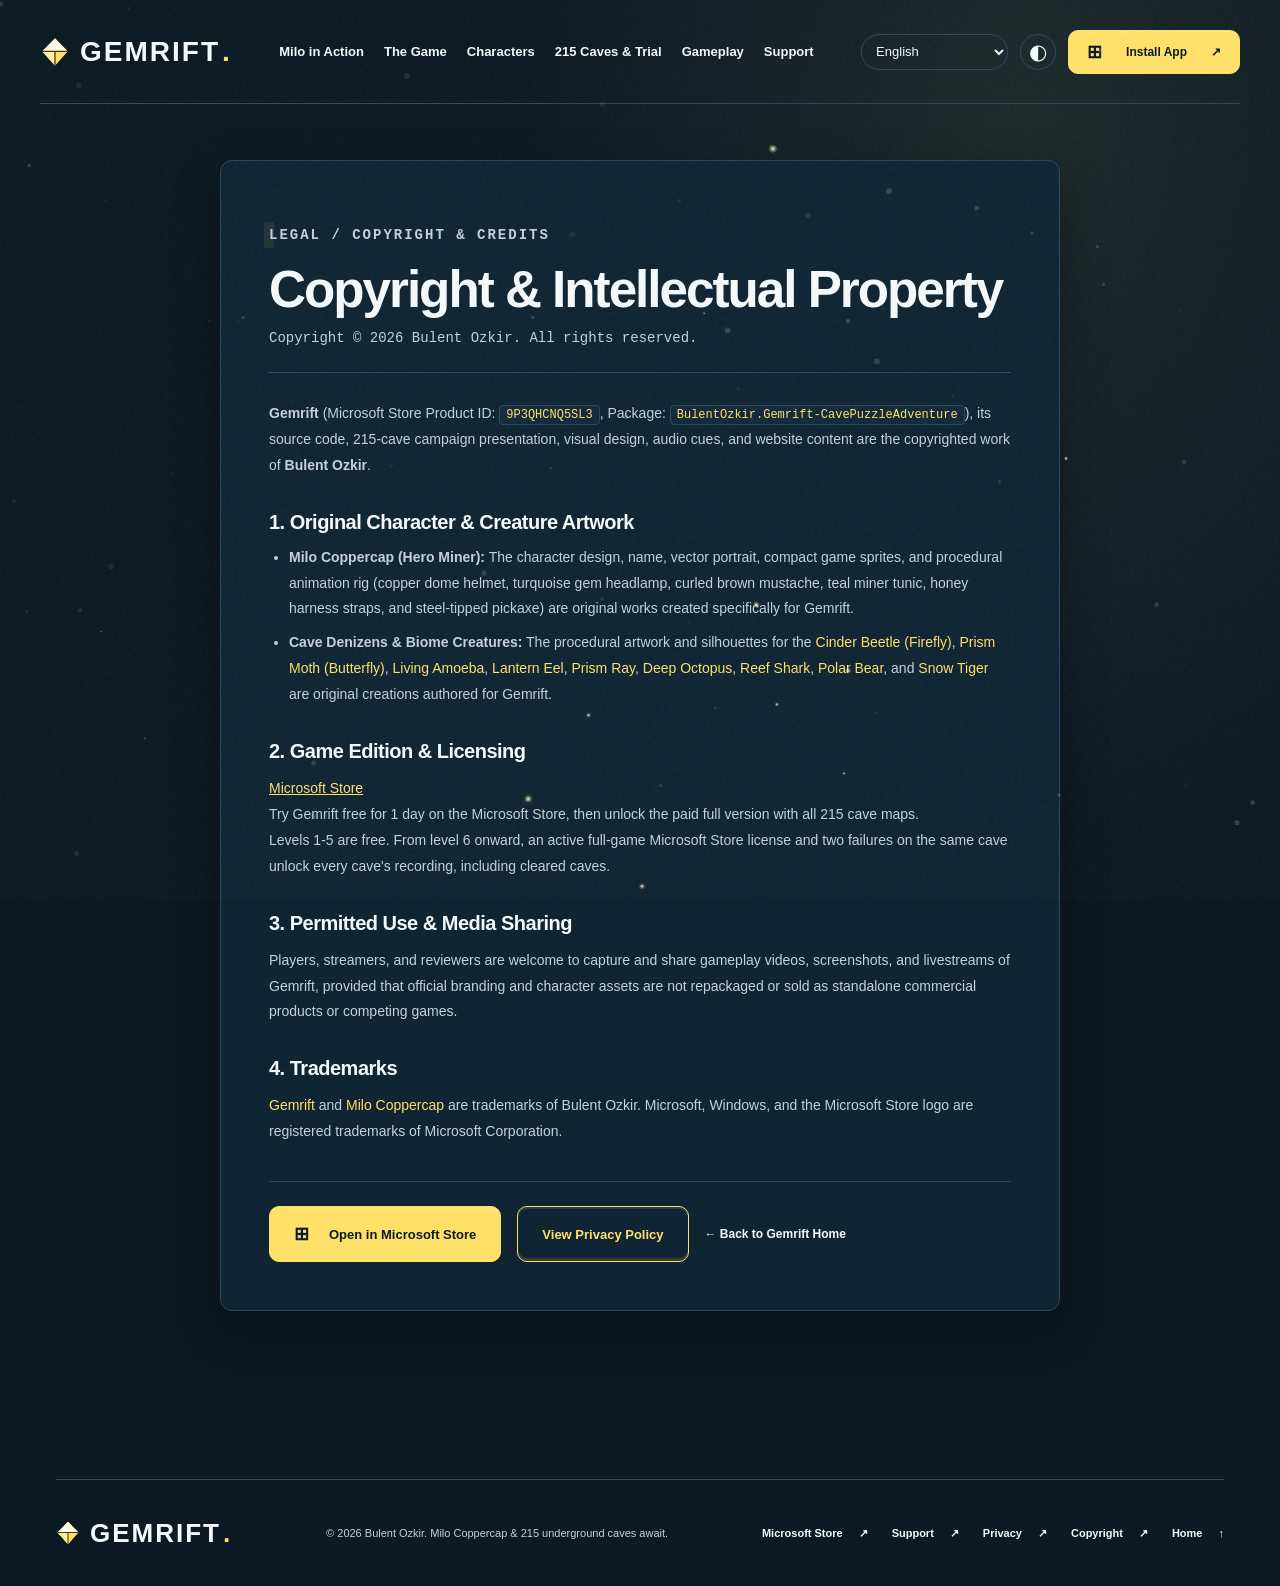
==== commit d56b58ee: "vcbvc" ====
--- a/copyright.html
+++ b/copyright.html
@@ -5,6 +5,17 @@
   <meta name="viewport" content="width=device-width, initial-scale=1">
   <meta data-i18n-attr="content:k181" name="description" content="Gemrift Copyright, Trademarks &amp; Credits — original game, Milo Coppercap character artwork, and 215-cave campaign.">
   <meta name="theme-color" content="#0b1a24">
+  <link rel="canonical" href="https://bulentozkir.github.io/gemrift-site/copyright.html">
+  <meta data-i18n-attr="content:k182" property="og:title" content="Gemrift — Copyright &amp; Credits">
+  <meta data-i18n-attr="content:k181" property="og:description" content="Gemrift Copyright, Trademarks &amp; Credits — original game, Milo Coppercap character artwork, and 215-cave campaign.">
+  <meta property="og:type" content="website">
+  <meta property="og:site_name" content="Gemrift">
+  <meta property="og:url" content="https://bulentozkir.github.io/gemrift-site/copyright.html">
+  <meta property="og:image" content="https://bulentozkir.github.io/gemrift-site/assets/gameplay-cavern.jpg">
+  <meta name="twitter:card" content="summary_large_image">
+  <meta data-i18n-attr="content:k182" name="twitter:title" content="Gemrift — Copyright &amp; Credits">
+  <meta data-i18n-attr="content:k181" name="twitter:description" content="Gemrift Copyright, Trademarks &amp; Credits — original game, Milo Coppercap character artwork, and 215-cave campaign.">
+  <meta name="twitter:image" content="https://bulentozkir.github.io/gemrift-site/assets/gameplay-cavern.jpg">
   <title data-i18n="k182">Gemrift — Copyright &amp; Credits</title>
   <link rel="icon" href="assets/gem.svg" type="image/svg+xml">
   <script>
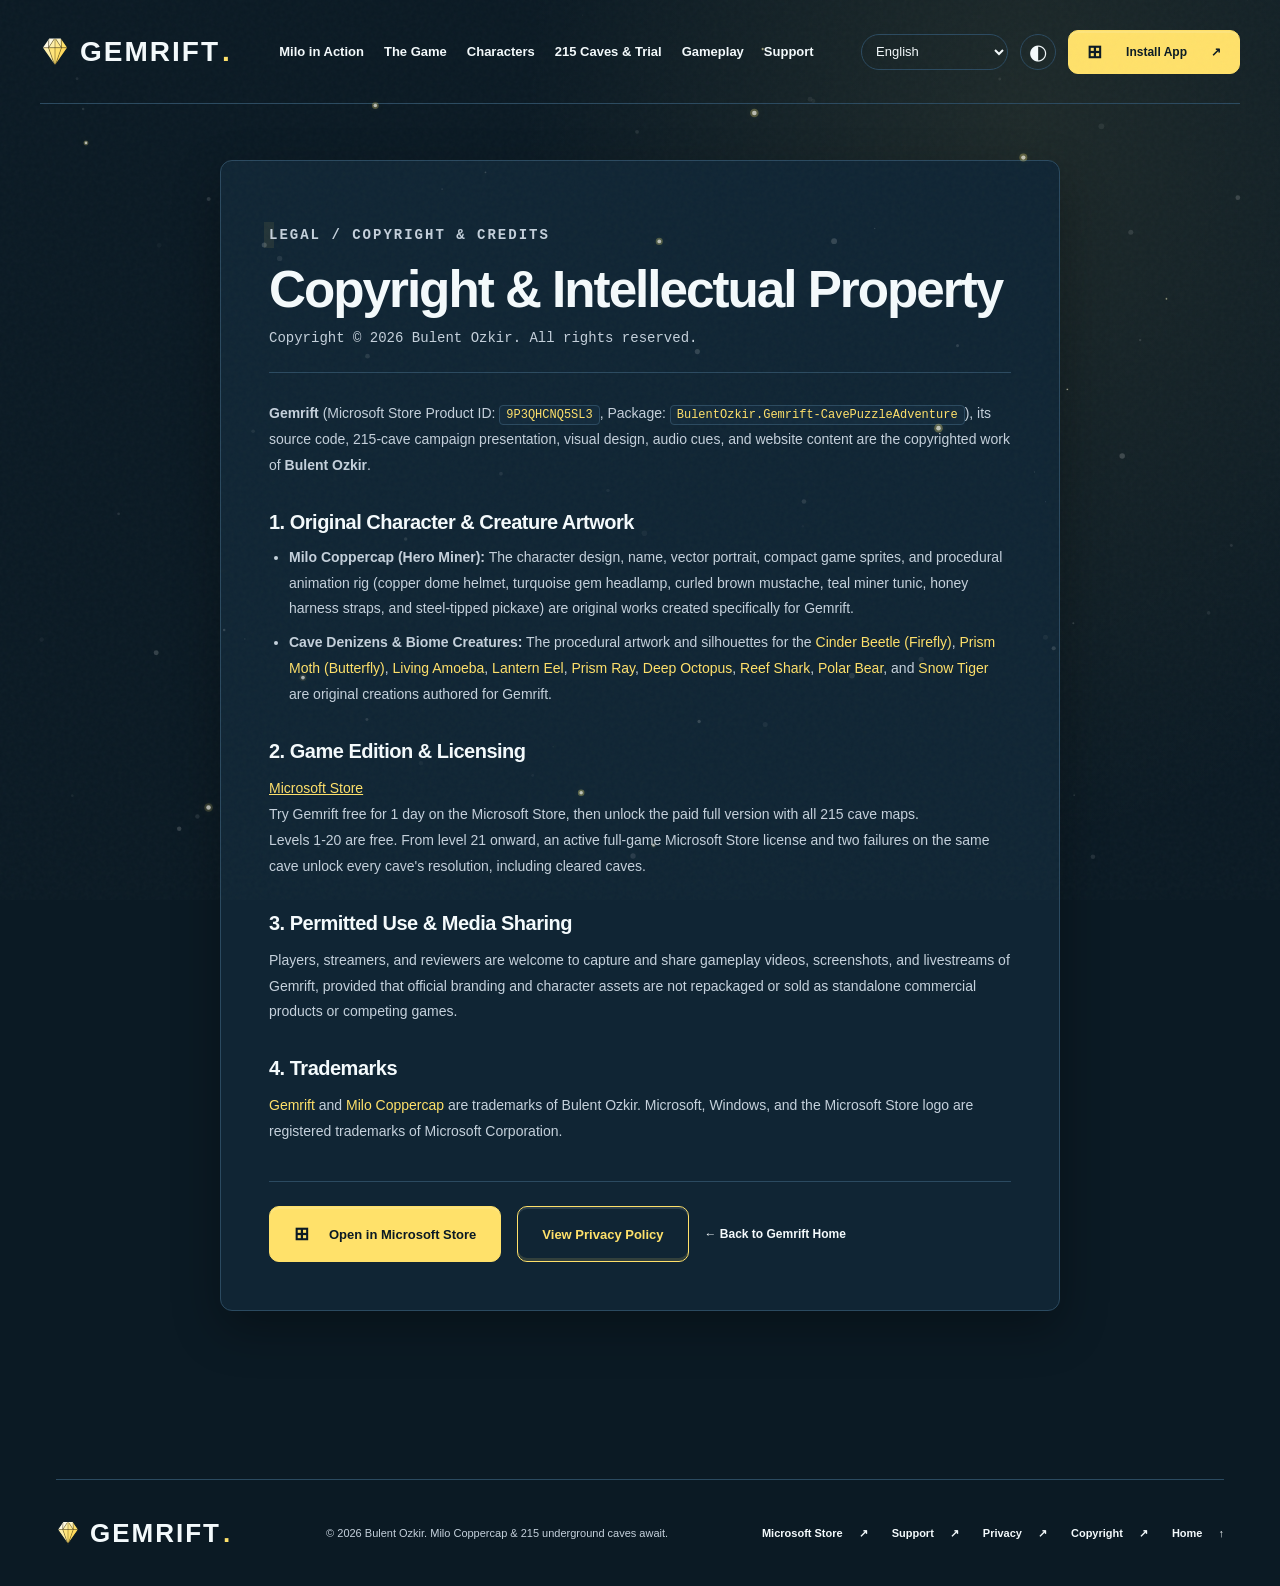
==== commit 88218143: "ff" ====
--- a/copyright.html
+++ b/copyright.html
@@ -63,7 +63,7 @@
       </ul>
 
       <h2 data-i18n="k190">2. Game Edition &amp; Licensing</h2>
-      <p data-i18n="k191"><a href="https://apps.microsoft.com/detail/9p3qhcnq5sl3?hl=en-US&amp;gl=US">Microsoft Store</a><br>Try Gemrift free for 1 day on the Microsoft Store, then unlock the paid full version with all 215 cave maps.<br>Levels 1-5 are free. From level 6 onward, an active full-game Microsoft Store license and two failures on the same cave unlock every cave&#x27;s recording, including cleared caves.</p>
+      <p data-i18n="k191"><a href="https://apps.microsoft.com/detail/9p3qhcnq5sl3?hl=en-US&amp;gl=US">Microsoft Store</a><br>Try Gemrift free for 1 day on the Microsoft Store, then unlock the paid full version with all 215 cave maps.<br>Levels 1-20 are free. From level 21 onward, an active full-game Microsoft Store license and two failures on the same cave unlock every cave&#x27;s resolution, including cleared caves.</p>
 
       <h2 data-i18n="k192">3. Permitted Use &amp; Media Sharing</h2>
       <p data-i18n="k193">Players, streamers, and reviewers are welcome to capture and share gameplay videos, screenshots, and livestreams of Gemrift, provided that official branding and character assets are not repackaged or sold as standalone commercial products or competing games.</p>
--- a/styles.css
+++ b/styles.css
@@ -244,7 +244,7 @@
 .milo-ingame-showcase > img { width: 100%; height: auto; border-radius: 8px; border: 1px solid var(--cp-border); }
 .milo-poses-strip { background: var(--cp-bg); padding: 6px; }
 .sprite-detail img { width: 72px; height: 72px; border-radius: 8px; background: var(--cp-bg-elevated); border: 1px solid var(--cp-border-strong); padding: 4px; }
-.sprite-detail img.pixel-sprite { width: 56px; height: 72px; object-fit: contain; image-rendering: pixelated; }
+.sprite-detail img.pixel-sprite { width: 56px; height: 72px; object-fit: contain; image-rendering: auto; }
 .character-copy h3 { font-size: 32px; margin-bottom: 6px; }
 .character-tagline { font-family: Consolas, "Courier New", monospace; font-size: 13px; font-weight: 700; color: var(--cp-accent) !important; margin: 0 0 18px !important; letter-spacing: 1px; }
 .character-copy > p:not(.eyebrow) { max-width: 480px; }
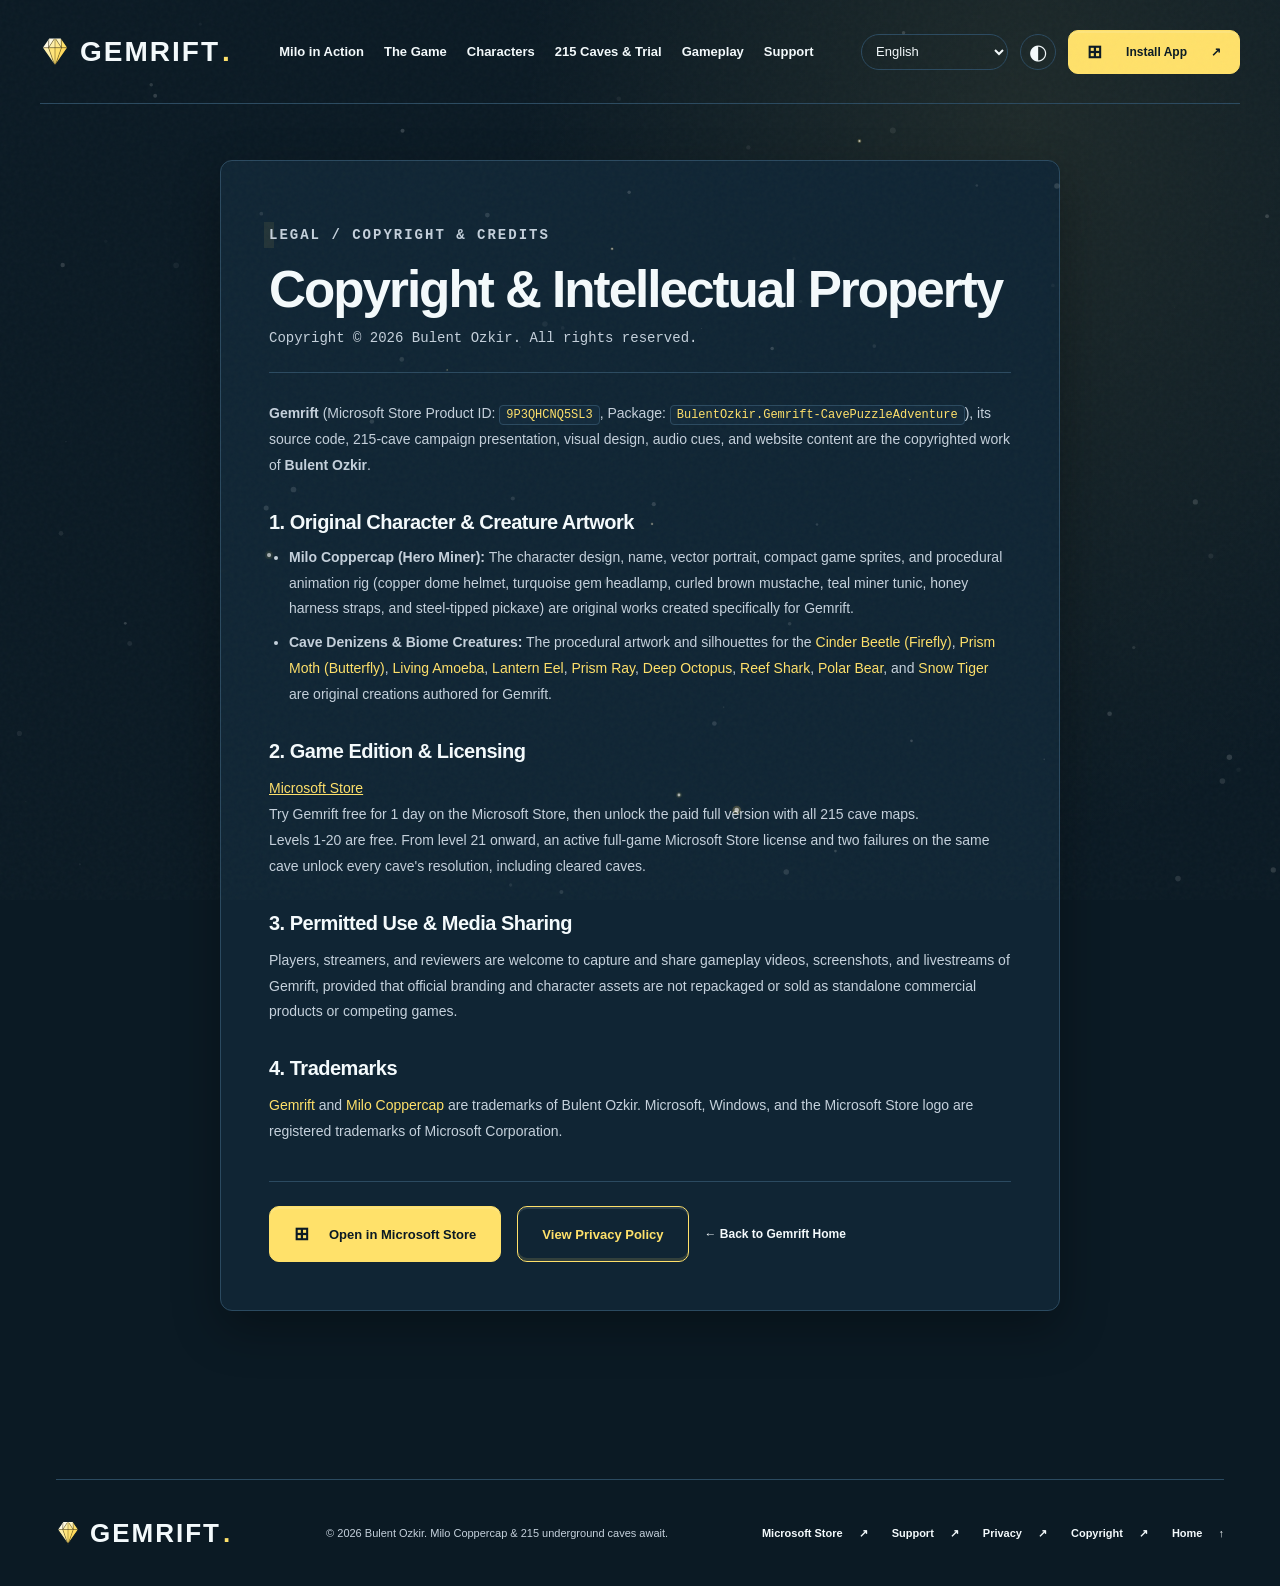
==== commit 85b13d94: "vcx" ====
--- a/copyright.html
+++ b/copyright.html
@@ -3,21 +3,100 @@
 <head>
   <meta charset="UTF-8">
   <meta name="viewport" content="width=device-width, initial-scale=1">
+  <meta name="robots" content="index, follow, max-image-preview:large, max-snippet:-1, max-video-preview:-1">
+  <meta name="author" content="Bulent Ozkir">
+  <meta name="application-name" content="Gemrift">
   <meta data-i18n-attr="content:k181" name="description" content="Gemrift Copyright, Trademarks &amp; Credits — original game, Milo Coppercap character artwork, and 215-cave campaign.">
   <meta name="theme-color" content="#0b1a24">
   <link rel="canonical" href="https://bulentozkir.github.io/gemrift-site/copyright.html">
+  <link rel="alternate" hreflang="x-default" href="https://bulentozkir.github.io/gemrift-site/copyright.html">
+  <link rel="alternate" hreflang="en" href="https://bulentozkir.github.io/gemrift-site/copyright.html">
+  <link rel="alternate" hreflang="tr" href="https://bulentozkir.github.io/gemrift-site/copyright.html?lang=tr">
+  <link rel="alternate" hreflang="de" href="https://bulentozkir.github.io/gemrift-site/copyright.html?lang=de">
+  <link rel="alternate" hreflang="fr" href="https://bulentozkir.github.io/gemrift-site/copyright.html?lang=fr">
+  <link rel="alternate" hreflang="es" href="https://bulentozkir.github.io/gemrift-site/copyright.html?lang=es">
+  <link rel="alternate" hreflang="it" href="https://bulentozkir.github.io/gemrift-site/copyright.html?lang=it">
+  <link rel="alternate" hreflang="pt" href="https://bulentozkir.github.io/gemrift-site/copyright.html?lang=pt">
+  <link rel="alternate" hreflang="pt-BR" href="https://bulentozkir.github.io/gemrift-site/copyright.html?lang=pt-BR">
+  <link rel="alternate" hreflang="nl" href="https://bulentozkir.github.io/gemrift-site/copyright.html?lang=nl">
+  <link rel="alternate" hreflang="sv" href="https://bulentozkir.github.io/gemrift-site/copyright.html?lang=sv">
+  <link rel="alternate" hreflang="da" href="https://bulentozkir.github.io/gemrift-site/copyright.html?lang=da">
+  <link rel="alternate" hreflang="nb" href="https://bulentozkir.github.io/gemrift-site/copyright.html?lang=nb">
+  <link rel="alternate" hreflang="fi" href="https://bulentozkir.github.io/gemrift-site/copyright.html?lang=fi">
+  <link rel="alternate" hreflang="pl" href="https://bulentozkir.github.io/gemrift-site/copyright.html?lang=pl">
+  <link rel="alternate" hreflang="cs" href="https://bulentozkir.github.io/gemrift-site/copyright.html?lang=cs">
+  <link rel="alternate" hreflang="sk" href="https://bulentozkir.github.io/gemrift-site/copyright.html?lang=sk">
+  <link rel="alternate" hreflang="hu" href="https://bulentozkir.github.io/gemrift-site/copyright.html?lang=hu">
+  <link rel="alternate" hreflang="ro" href="https://bulentozkir.github.io/gemrift-site/copyright.html?lang=ro">
+  <link rel="alternate" hreflang="el" href="https://bulentozkir.github.io/gemrift-site/copyright.html?lang=el">
+  <link rel="alternate" hreflang="ru" href="https://bulentozkir.github.io/gemrift-site/copyright.html?lang=ru">
+  <link rel="alternate" hreflang="uk" href="https://bulentozkir.github.io/gemrift-site/copyright.html?lang=uk">
+  <link rel="alternate" hreflang="bg" href="https://bulentozkir.github.io/gemrift-site/copyright.html?lang=bg">
+  <link rel="alternate" hreflang="ar" href="https://bulentozkir.github.io/gemrift-site/copyright.html?lang=ar">
+  <link rel="alternate" hreflang="he" href="https://bulentozkir.github.io/gemrift-site/copyright.html?lang=he">
+  <link rel="alternate" hreflang="fa" href="https://bulentozkir.github.io/gemrift-site/copyright.html?lang=fa">
+  <link rel="alternate" hreflang="hi" href="https://bulentozkir.github.io/gemrift-site/copyright.html?lang=hi">
+  <link rel="alternate" hreflang="bn" href="https://bulentozkir.github.io/gemrift-site/copyright.html?lang=bn">
+  <link rel="alternate" hreflang="zh-CN" href="https://bulentozkir.github.io/gemrift-site/copyright.html?lang=zh-CN">
+  <link rel="alternate" hreflang="ja" href="https://bulentozkir.github.io/gemrift-site/copyright.html?lang=ja">
+  <link rel="alternate" hreflang="ko" href="https://bulentozkir.github.io/gemrift-site/copyright.html?lang=ko">
   <meta data-i18n-attr="content:k182" property="og:title" content="Gemrift — Copyright &amp; Credits">
   <meta data-i18n-attr="content:k181" property="og:description" content="Gemrift Copyright, Trademarks &amp; Credits — original game, Milo Coppercap character artwork, and 215-cave campaign.">
   <meta property="og:type" content="website">
   <meta property="og:site_name" content="Gemrift">
+  <meta property="og:locale" content="en_US">
   <meta property="og:url" content="https://bulentozkir.github.io/gemrift-site/copyright.html">
   <meta property="og:image" content="https://bulentozkir.github.io/gemrift-site/assets/gameplay-cavern.jpg">
+  <meta property="og:image:secure_url" content="https://bulentozkir.github.io/gemrift-site/assets/gameplay-cavern.jpg">
+  <meta property="og:image:type" content="image/jpeg">
+  <meta property="og:image:width" content="1920">
+  <meta property="og:image:height" content="1080">
+  <meta data-i18n-attr="content:k010" property="og:image:alt" content="Gemrift — Hasty Allotment Plaza; Gems / Time / Score">
   <meta name="twitter:card" content="summary_large_image">
   <meta data-i18n-attr="content:k182" name="twitter:title" content="Gemrift — Copyright &amp; Credits">
   <meta data-i18n-attr="content:k181" name="twitter:description" content="Gemrift Copyright, Trademarks &amp; Credits — original game, Milo Coppercap character artwork, and 215-cave campaign.">
   <meta name="twitter:image" content="https://bulentozkir.github.io/gemrift-site/assets/gameplay-cavern.jpg">
+  <meta data-i18n-attr="content:k010" name="twitter:image:alt" content="Gemrift — Hasty Allotment Plaza; Gems / Time / Score">
   <title data-i18n="k182">Gemrift — Copyright &amp; Credits</title>
-  <link rel="icon" href="assets/gem.svg" type="image/svg+xml">
+  <script type="application/ld+json">
+    {
+      "@context": "https://schema.org",
+      "@graph": [
+        {
+          "@type": "WebPage",
+          "@id": "https://bulentozkir.github.io/gemrift-site/copyright.html#webpage",
+          "url": "https://bulentozkir.github.io/gemrift-site/copyright.html",
+          "name": "Gemrift — Copyright & Credits",
+          "description": "Gemrift Copyright, Trademarks & Credits — original game, Milo Coppercap character artwork, and 215-cave campaign.",
+          "isPartOf": { "@id": "https://bulentozkir.github.io/gemrift-site/#website" },
+          "about": { "@id": "https://bulentozkir.github.io/gemrift-site/#game" },
+          "inLanguage": "en"
+        },
+        {
+          "@type": "BreadcrumbList",
+          "@id": "https://bulentozkir.github.io/gemrift-site/copyright.html#breadcrumb",
+          "itemListElement": [
+            {
+              "@type": "ListItem",
+              "position": 1,
+              "name": "Gemrift",
+              "item": "https://bulentozkir.github.io/gemrift-site/"
+            },
+            {
+              "@type": "ListItem",
+              "position": 2,
+              "name": "Copyright & Credits",
+              "item": "https://bulentozkir.github.io/gemrift-site/copyright.html"
+            }
+          ]
+        }
+      ]
+    }
+  </script>
+  <link rel="icon" href="assets/favicon-48.png" sizes="48x48" type="image/png">
+  <link rel="icon" href="assets/gem.svg" sizes="any" type="image/svg+xml">
+  <link rel="apple-touch-icon" href="assets/apple-touch-icon.png" sizes="180x180">
+  <link rel="manifest" href="site.webmanifest">
   <script>
     (() => {
       const param = new URLSearchParams(window.location.search).get("scoutTheme");
@@ -32,13 +111,13 @@
 <body>
   <a data-i18n="k024" class="skip-link" href="#main">Skip to content</a>
   <header class="site-header">
-    <a data-i18n-attr="aria-label:k004" class="wordmark" href="index.html" aria-label="Gemrift home"><img src="assets/gem.svg" width="30" height="32" alt="">gemrift<span class="wordmark-dot">.</span></a>
+    <a data-i18n-attr="aria-label:k004" class="wordmark" href="./" aria-label="Gemrift home"><img src="assets/gem.svg" width="30" height="32" alt="">gemrift<span class="wordmark-dot">.</span></a>
     <nav data-i18n-attr="aria-label:k005" aria-label="Main navigation">
-      <a data-i18n="k145" href="index.html#milo-stage">Milo in Action</a>
-      <a data-i18n="k026" href="index.html#discover">The Game</a>
-      <a data-i18n="k027" href="index.html#characters">Characters</a>
-      <a data-i18n="k028" href="index.html#edition">215 Caves &amp; Trial</a>
-      <a data-i18n="k029" href="index.html#gameplay">Gameplay</a>
+      <a data-i18n="k145" href="./#milo-stage">Milo in Action</a>
+      <a data-i18n="k026" href="./#discover">The Game</a>
+      <a data-i18n="k027" href="./#characters">Characters</a>
+      <a data-i18n="k028" href="./#edition">215 Caves &amp; Trial</a>
+      <a data-i18n="k029" href="./#gameplay">Gameplay</a>
       <a data-i18n="k030" href="support.html">Support</a>
     </nav>
     <div class="header-actions">
@@ -74,20 +153,20 @@
       <div class="legal-actions">
         <a data-i18n="k179" class="button" href="https://apps.microsoft.com/detail/9p3qhcnq5sl3?hl=en-US&amp;gl=US"><span class="ms-icon" aria-hidden="true">⊞</span> Open in Microsoft Store</a>
         <a data-i18n="k196" class="button button-outline" href="privacy.html">View Privacy Policy</a>
-        <a data-i18n="k156" class="text-link" href="index.html">← Back to Gemrift Home</a>
+        <a data-i18n="k156" class="text-link" href="./">← Back to Gemrift Home</a>
       </div>
     </div>
   </main>
 
   <footer class="site-footer section-width">
-    <a data-i18n-attr="aria-label:k004" class="wordmark" href="index.html" aria-label="Gemrift home"><img src="assets/gem.svg" width="24" height="26" alt="">gemrift<span class="wordmark-dot">.</span></a>
+    <a data-i18n-attr="aria-label:k004" class="wordmark" href="./" aria-label="Gemrift home"><img src="assets/gem.svg" width="24" height="26" alt="">gemrift<span class="wordmark-dot">.</span></a>
     <p data-i18n="k158">© 2026 Bulent Ozkir. Milo Coppercap &amp; 215 underground caves await.</p>
     <div class="footer-links">
       <a data-i18n="k133" class="text-link" href="https://apps.microsoft.com/detail/9p3qhcnq5sl3?hl=en-US&amp;gl=US">Microsoft Store <span aria-hidden="true">↗</span></a>
       <a data-i18n="k134" class="text-link" href="support.html">Support <span aria-hidden="true">↗</span></a>
       <a data-i18n="k135" class="text-link" href="privacy.html">Privacy <span aria-hidden="true">↗</span></a>
       <a data-i18n="k136" class="text-link" href="copyright.html" aria-current="page">Copyright <span aria-hidden="true">↗</span></a>
-      <a data-i18n="k159" class="text-link" href="index.html">Home <span aria-hidden="true">↑</span></a>
+      <a data-i18n="k159" class="text-link" href="./">Home <span aria-hidden="true">↑</span></a>
     </div>
   </footer>
   <canvas id="particle-canvas" aria-hidden="true"></canvas>
